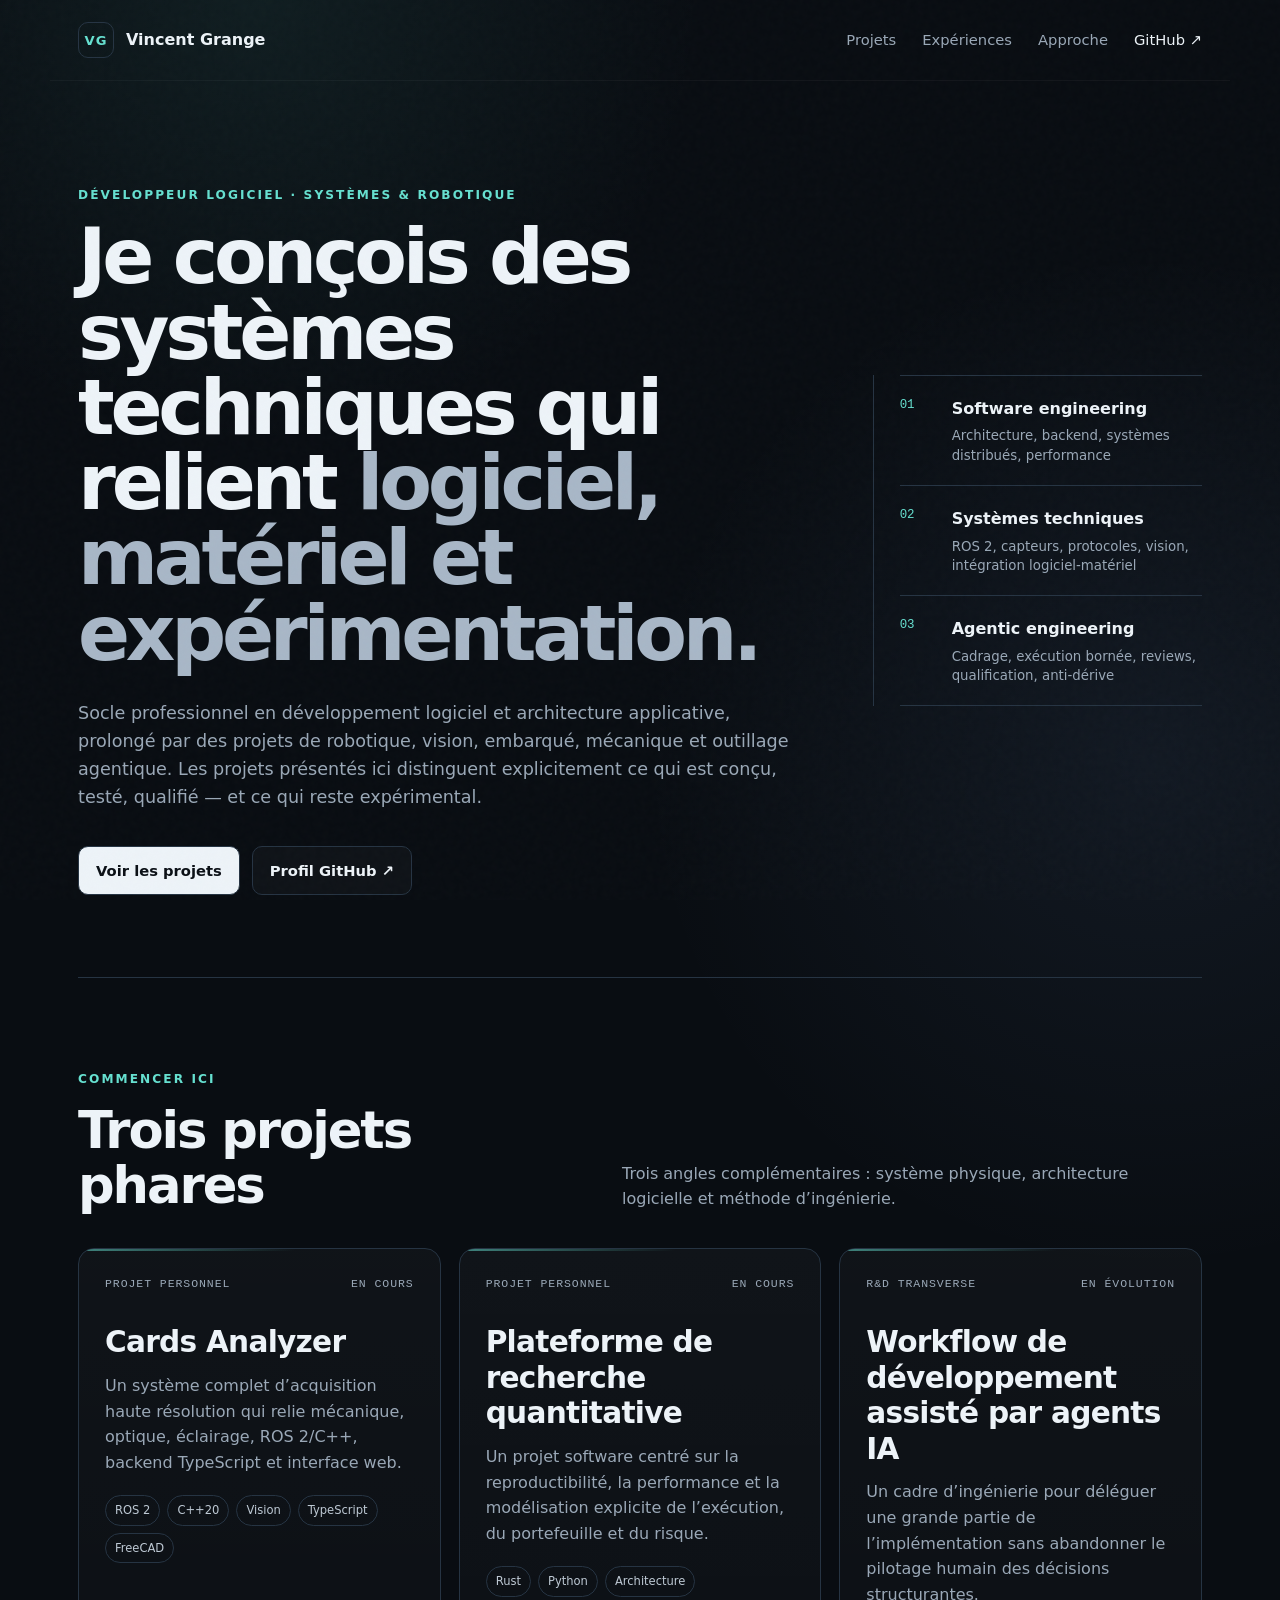
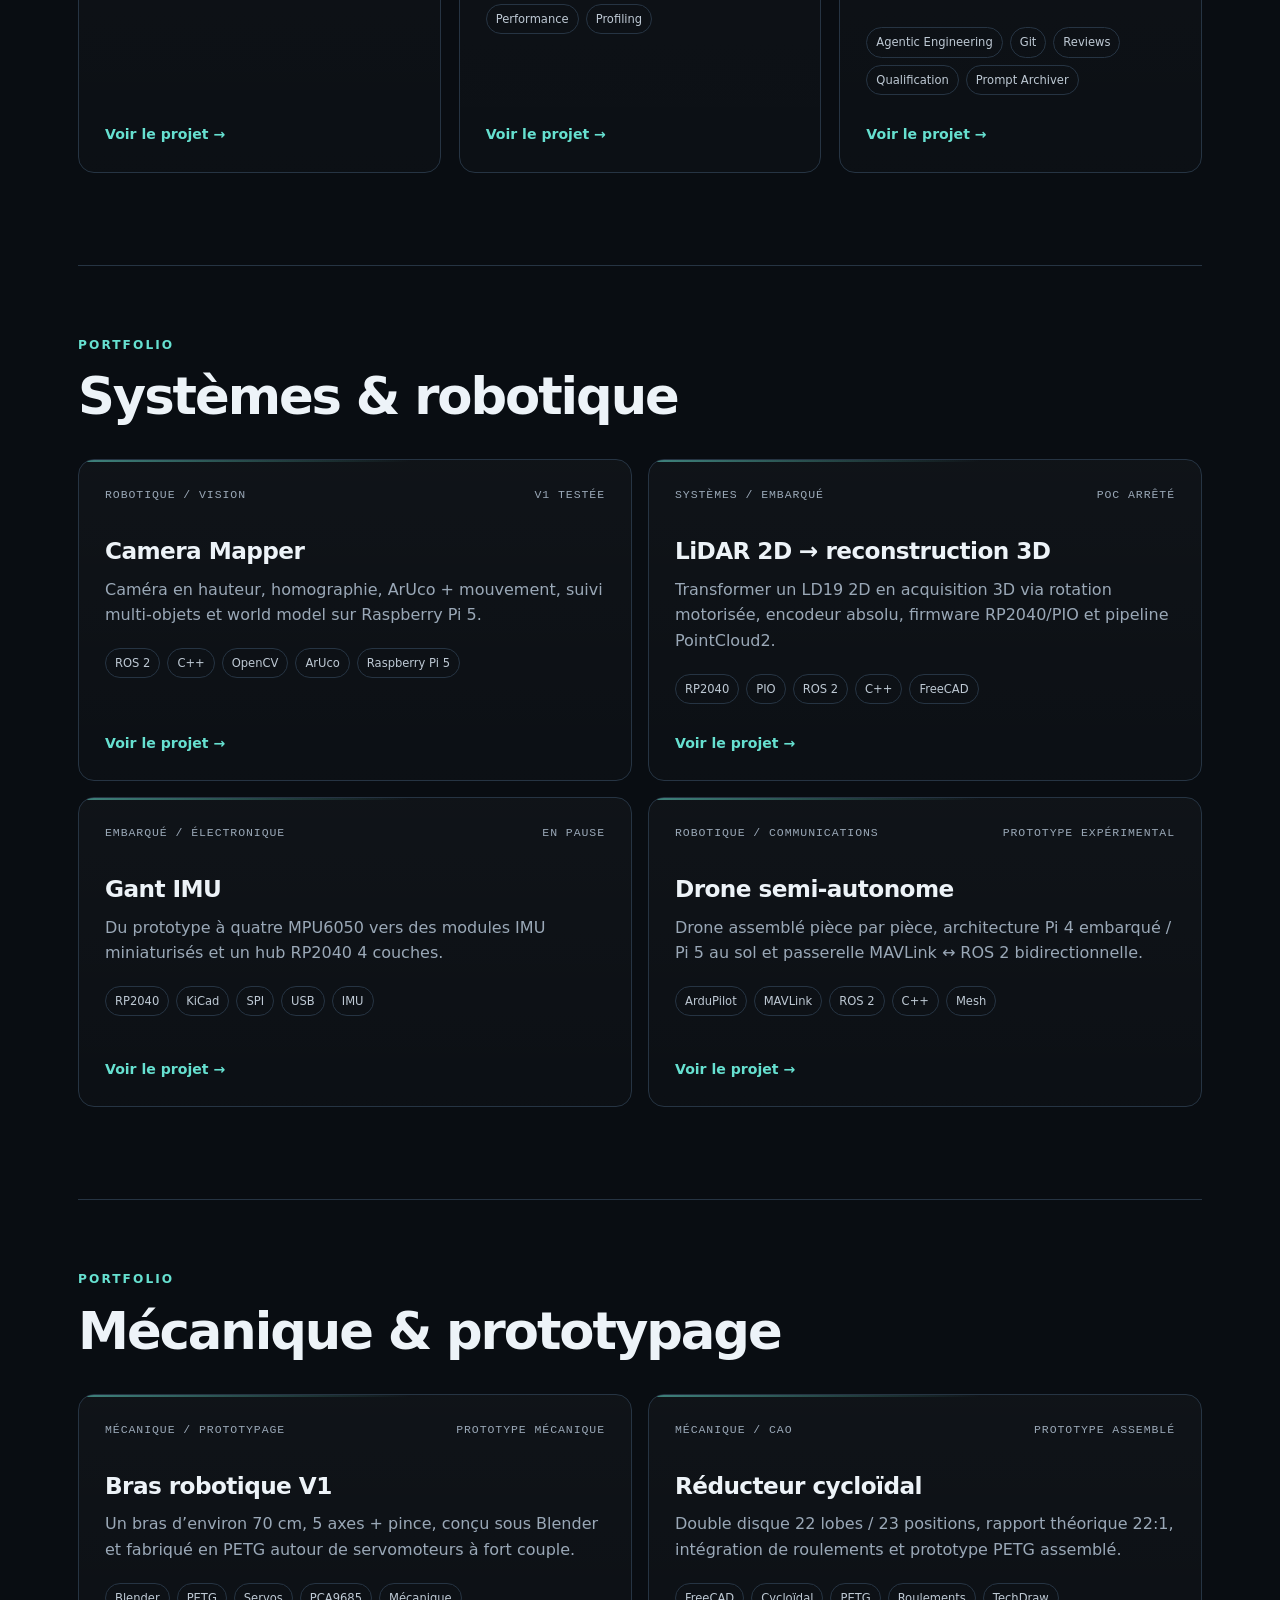
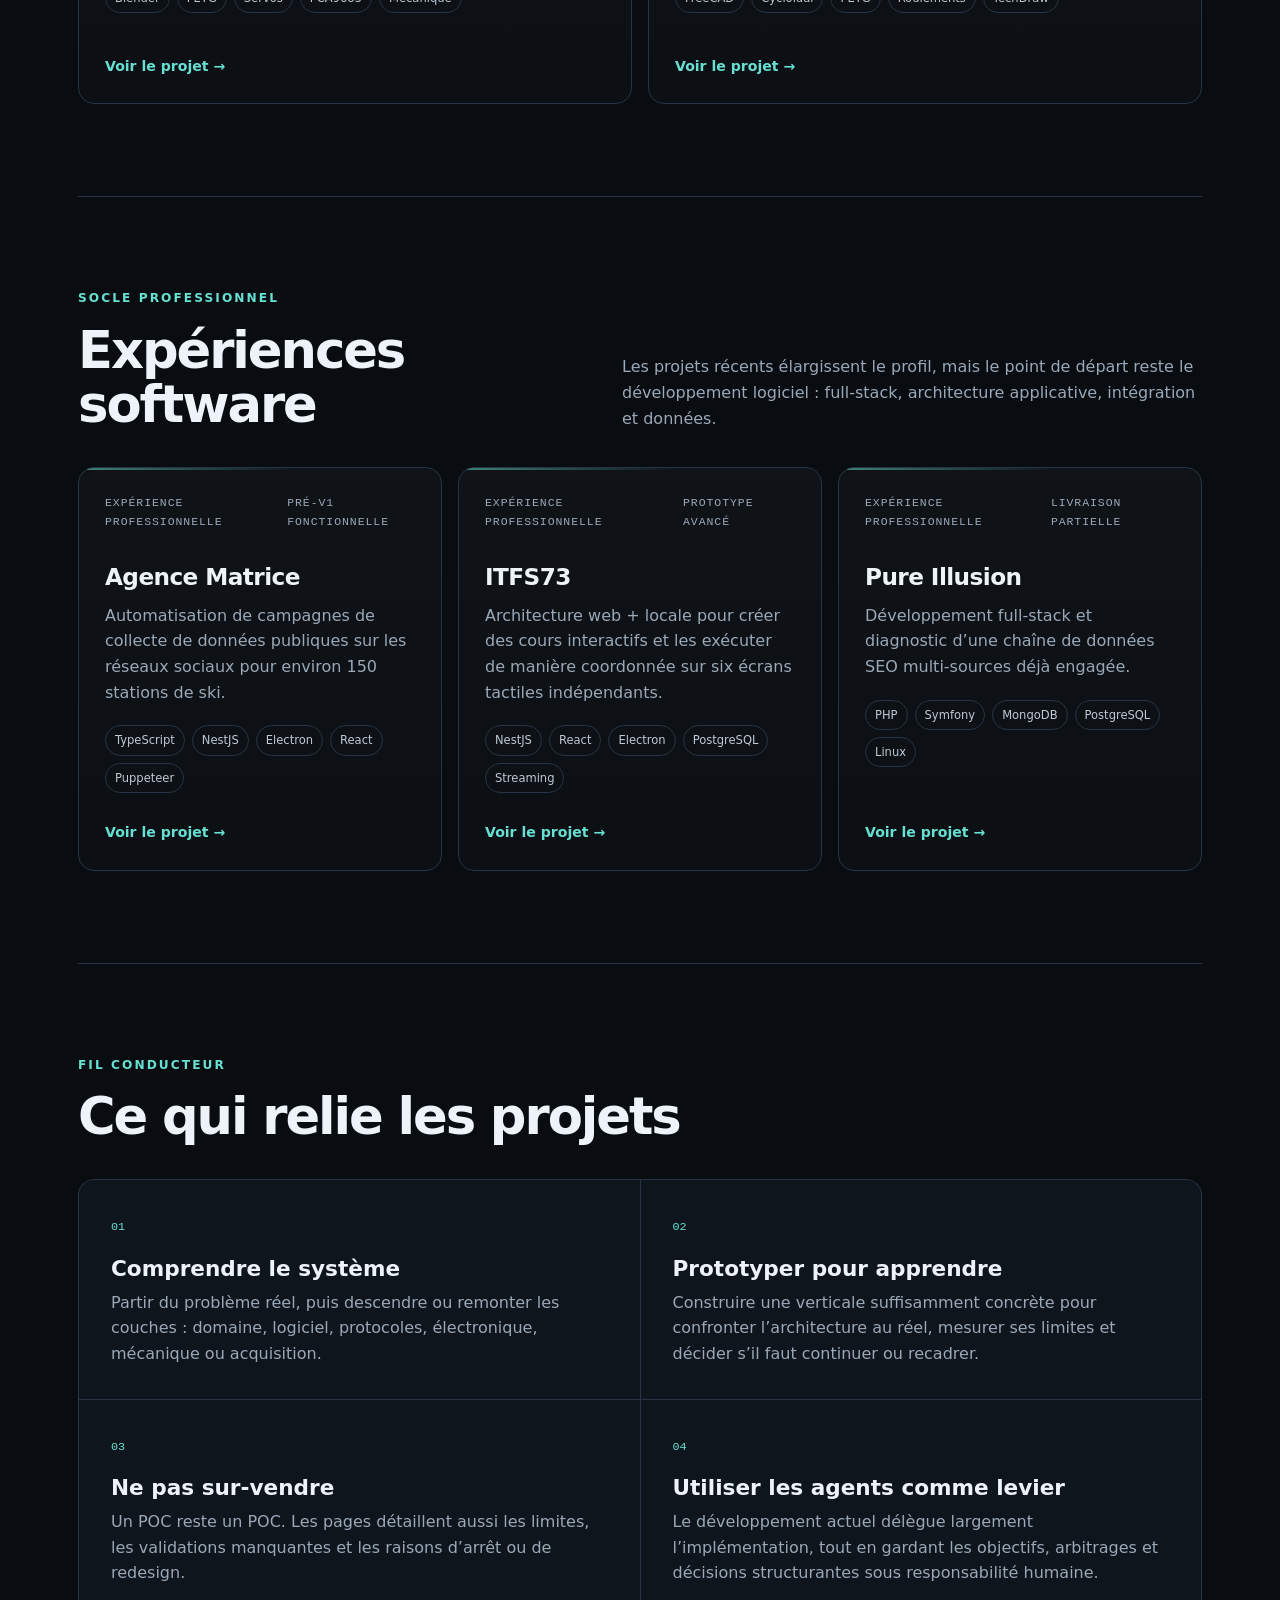
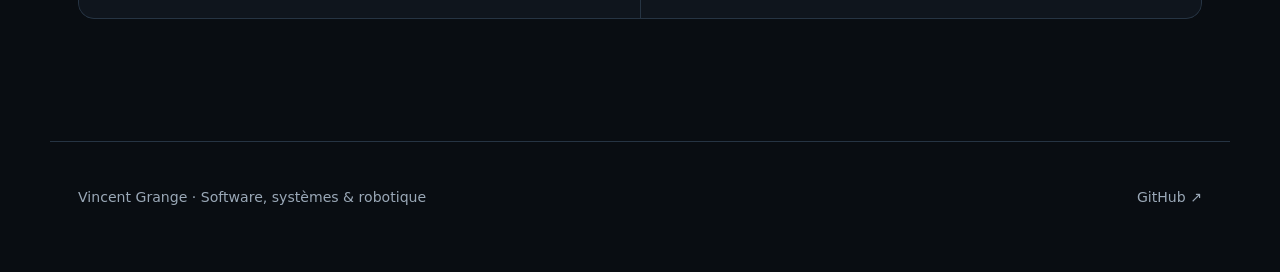
==== index.html @ 9d19a32b "feat: publish initial technical portfolio" ====
<!doctype html>
<html lang="fr">
<head>
  <meta charset="utf-8" />
  <meta name="viewport" content="width=device-width, initial-scale=1" />
  <meta name="description" content="Portfolio de Vincent Grange — développement logiciel, systèmes, robotique et ingénierie assistée par agents IA." />
  <title>Vincent Grange — Software, systèmes & robotique</title>
  <link rel="stylesheet" href="./styles.css" />
</head>
<body data-page="home">
  <div class="noise"></div>
  <header class="site-header">
    <a class="brand" href="./index.html" aria-label="Accueil">
      <span class="brand-mark">VG</span>
      <span>Vincent Grange</span>
    </a>
    <nav>
      <a href="#projets">Projets</a>
      <a href="#experience">Expériences</a>
      <a href="#approche">Approche</a>
      <a class="nav-github" href="https://github.com/Wavell38" target="_blank" rel="noreferrer">GitHub ↗</a>
    </nav>
  </header>

  <main>
    <section class="hero">
      <div class="hero-copy">
        <p class="eyebrow">Développeur logiciel · systèmes & robotique</p>
        <h1>Je conçois des systèmes techniques qui relient <span>logiciel, matériel et expérimentation.</span></h1>
        <p class="hero-lede">Socle professionnel en développement logiciel et architecture applicative, prolongé par des projets de robotique, vision, embarqué, mécanique et outillage agentique. Les projets présentés ici distinguent explicitement ce qui est conçu, testé, qualifié — et ce qui reste expérimental.</p>
        <div class="hero-actions">
          <a class="btn primary" href="#projets">Voir les projets</a>
          <a class="btn secondary" href="https://github.com/Wavell38" target="_blank" rel="noreferrer">Profil GitHub ↗</a>
        </div>
      </div>
      <aside class="hero-panel" aria-label="Positionnement">
        <div class="signal">
          <span class="signal-index">01</span>
          <div><strong>Software engineering</strong><small>Architecture, backend, systèmes distribués, performance</small></div>
        </div>
        <div class="signal">
          <span class="signal-index">02</span>
          <div><strong>Systèmes techniques</strong><small>ROS 2, capteurs, protocoles, vision, intégration logiciel-matériel</small></div>
        </div>
        <div class="signal">
          <span class="signal-index">03</span>
          <div><strong>Agentic engineering</strong><small>Cadrage, exécution bornée, reviews, qualification, anti-dérive</small></div>
        </div>
      </aside>
    </section>

    <section id="projets" class="section">
      <div class="section-heading">
        <div>
          <p class="eyebrow">Commencer ici</p>
          <h2>Trois projets phares</h2>
        </div>
        <p>Trois angles complémentaires : système physique, architecture logicielle et méthode d’ingénierie.</p>
      </div>
      <div id="featured-grid" class="featured-grid"></div>
    </section>

    <section class="section compact-section">
      <div class="section-heading">
        <div><p class="eyebrow">Portfolio</p><h2>Systèmes & robotique</h2></div>
      </div>
      <div id="systems-grid" class="project-grid"></div>
    </section>

    <section class="section compact-section">
      <div class="section-heading">
        <div><p class="eyebrow">Portfolio</p><h2>Mécanique & prototypage</h2></div>
      </div>
      <div id="mechanical-grid" class="project-grid"></div>
    </section>

    <section id="experience" class="section">
      <div class="section-heading">
        <div><p class="eyebrow">Socle professionnel</p><h2>Expériences software</h2></div>
        <p>Les projets récents élargissent le profil, mais le point de départ reste le développement logiciel : full-stack, architecture applicative, intégration et données.</p>
      </div>
      <div id="experience-grid" class="experience-grid"></div>
    </section>

    <section id="approche" class="section approach">
      <div class="section-heading">
        <div><p class="eyebrow">Fil conducteur</p><h2>Ce qui relie les projets</h2></div>
      </div>
      <div class="principles">
        <article><span>01</span><h3>Comprendre le système</h3><p>Partir du problème réel, puis descendre ou remonter les couches : domaine, logiciel, protocoles, électronique, mécanique ou acquisition.</p></article>
        <article><span>02</span><h3>Prototyper pour apprendre</h3><p>Construire une verticale suffisamment concrète pour confronter l’architecture au réel, mesurer ses limites et décider s’il faut continuer ou recadrer.</p></article>
        <article><span>03</span><h3>Ne pas sur-vendre</h3><p>Un POC reste un POC. Les pages détaillent aussi les limites, les validations manquantes et les raisons d’arrêt ou de redesign.</p></article>
        <article><span>04</span><h3>Utiliser les agents comme levier</h3><p>Le développement actuel délègue largement l’implémentation, tout en gardant les objectifs, arbitrages et décisions structurantes sous responsabilité humaine.</p></article>
      </div>
    </section>
  </main>

  <footer>
    <p>Vincent Grange · Software, systèmes & robotique</p>
    <p><a href="https://github.com/Wavell38" target="_blank" rel="noreferrer">GitHub ↗</a></p>
  </footer>

  <script src="./data.js"></script>
  <script src="./app.js"></script>
</body>
</html>
---- styles.css ----
:root{
  --bg:#090d12;--bg2:#0f151d;--panel:#111923;--panel2:#151f2b;--text:#edf3f8;--muted:#9aa8b7;
  --line:#263443;--accent:#66e0d0;--accent2:#8bb8ff;--warm:#ffcb7d;--max:1180px;
}
*{box-sizing:border-box}html{scroll-behavior:smooth}body{margin:0;background:
radial-gradient(circle at 20% 0%,rgba(102,224,208,.08),transparent 28rem),
radial-gradient(circle at 90% 15%,rgba(139,184,255,.07),transparent 32rem),var(--bg);
color:var(--text);font-family:Inter,ui-sans-serif,system-ui,-apple-system,BlinkMacSystemFont,"Segoe UI",sans-serif;line-height:1.6}
a{color:inherit;text-decoration:none}.noise{position:fixed;inset:0;pointer-events:none;opacity:.025;z-index:99;background-image:url("data:image/svg+xml,%3Csvg viewBox='0 0 180 180' xmlns='http://www.w3.org/2000/svg'%3E%3Cfilter id='n'%3E%3CfeTurbulence type='fractalNoise' baseFrequency='.8' numOctaves='4' stitchTiles='stitch'/%3E%3C/filter%3E%3Crect width='100%25' height='100%25' filter='url(%23n)' opacity='.8'/%3E%3C/svg%3E")}
.site-header{max-width:var(--max);margin:auto;padding:22px 28px;display:flex;align-items:center;justify-content:space-between;border-bottom:1px solid rgba(255,255,255,.04)}
.brand{display:flex;align-items:center;gap:12px;font-weight:720}.brand-mark{display:grid;place-items:center;width:36px;height:36px;border:1px solid var(--line);border-radius:10px;color:var(--accent);font-size:.82rem;letter-spacing:.08em}
nav{display:flex;gap:26px;align-items:center;color:var(--muted);font-size:.92rem}nav a:hover{color:var(--text)}.nav-github{color:var(--text)}
main{max-width:var(--max);margin:auto;padding:0 28px}.hero{min-height:72vh;padding:105px 0 82px;display:grid;grid-template-columns:minmax(0,1.65fr) minmax(300px,.75fr);gap:70px;align-items:center}.eyebrow{margin:0 0 14px;text-transform:uppercase;letter-spacing:.17em;font-size:.76rem;font-weight:750;color:var(--accent)}
h1{font-size:clamp(3rem,6vw,5.9rem);line-height:.98;letter-spacing:-.055em;margin:0;max-width:900px}h1 span{color:#a8b7c7}h2{font-size:clamp(2rem,4vw,3.4rem);line-height:1.06;letter-spacing:-.04em;margin:0}h3{line-height:1.2}
.hero-lede{max-width:760px;color:var(--muted);font-size:1.1rem;margin:28px 0 0}.hero-actions{display:flex;gap:12px;margin-top:34px;flex-wrap:wrap}.btn{display:inline-flex;align-items:center;justify-content:center;padding:12px 17px;border-radius:10px;border:1px solid var(--line);font-weight:700;font-size:.92rem}.btn.primary{background:var(--text);color:#0b1016}.btn.secondary{background:rgba(255,255,255,.025)}.btn:hover{transform:translateY(-1px)}
.hero-panel{border-left:1px solid var(--line);padding-left:26px}.signal{display:grid;grid-template-columns:38px 1fr;gap:14px;padding:20px 0;border-bottom:1px solid var(--line)}.signal:first-child{border-top:1px solid var(--line)}.signal-index{font-family:ui-monospace,SFMono-Regular,Menlo,monospace;color:var(--accent);font-size:.78rem}.signal strong{display:block}.signal small{display:block;color:var(--muted);margin-top:5px;line-height:1.45}
.section{padding:92px 0;border-top:1px solid var(--line)}.compact-section{padding-top:70px}.section-heading{display:flex;align-items:end;justify-content:space-between;gap:30px;margin-bottom:36px}.section-heading>p{max-width:580px;color:var(--muted);margin:0}
.featured-grid{display:grid;grid-template-columns:repeat(3,1fr);gap:18px}.project-grid{display:grid;grid-template-columns:repeat(2,1fr);gap:16px}.experience-grid{display:grid;grid-template-columns:repeat(3,1fr);gap:16px}
.card{position:relative;display:flex;flex-direction:column;min-height:310px;padding:26px;border:1px solid var(--line);border-radius:16px;background:linear-gradient(180deg,rgba(255,255,255,.026),rgba(255,255,255,.012));overflow:hidden;transition:.2s ease}.card:hover{border-color:#3d5569;transform:translateY(-3px);background:linear-gradient(180deg,rgba(255,255,255,.045),rgba(255,255,255,.015))}.card.featured{min-height:390px}.card::before{content:"";position:absolute;inset:0 0 auto 0;height:2px;background:linear-gradient(90deg,var(--accent),transparent 60%);opacity:.55}.card-meta{display:flex;justify-content:space-between;gap:16px;color:var(--muted);font-family:ui-monospace,SFMono-Regular,Menlo,monospace;font-size:.72rem;text-transform:uppercase;letter-spacing:.08em}.card h3{font-size:1.45rem;margin:32px 0 12px;letter-spacing:-.025em}.card.featured h3{font-size:1.85rem}.card p{color:var(--muted);margin:0}.tags{display:flex;flex-wrap:wrap;gap:7px;margin-top:20px}.tag{border:1px solid var(--line);border-radius:999px;padding:5px 9px;color:#bec9d4;font-size:.72rem}.card-link{margin-top:auto;padding-top:28px;color:var(--accent);font-weight:700;font-size:.88rem}
.principles{display:grid;grid-template-columns:repeat(2,1fr);gap:1px;background:var(--line);border:1px solid var(--line);border-radius:16px;overflow:hidden}.principles article{background:var(--bg2);padding:32px}.principles span{font-family:ui-monospace,SFMono-Regular,Menlo,monospace;color:var(--accent);font-size:.74rem}.principles h3{font-size:1.35rem;margin:18px 0 8px}.principles p{color:var(--muted);margin:0}
footer{max-width:var(--max);margin:30px auto 0;padding:30px 28px 50px;border-top:1px solid var(--line);display:flex;justify-content:space-between;color:var(--muted);font-size:.88rem}
.project-page{padding-top:74px;max-width:1000px}.project-back{color:var(--accent);font-size:.88rem}.project-hero{padding:44px 0 58px;border-bottom:1px solid var(--line)}.project-hero h1{font-size:clamp(2.9rem,7vw,5.5rem);max-width:1000px}.project-summary{font-size:1.18rem;max-width:800px;color:var(--muted);margin:24px 0}.project-facts{display:grid;grid-template-columns:repeat(3,1fr);gap:1px;background:var(--line);border:1px solid var(--line);border-radius:13px;overflow:hidden;margin-top:36px}.project-facts div{background:var(--bg2);padding:18px}.project-facts span{display:block;color:var(--muted);font-size:.72rem;text-transform:uppercase;letter-spacing:.1em}.project-facts strong{display:block;margin-top:5px}.project-content{padding:62px 0 90px}.detail-section{display:grid;grid-template-columns:210px 1fr;gap:42px;padding:34px 0;border-bottom:1px solid var(--line)}.detail-section h2{font-size:1rem;letter-spacing:.02em;color:#d9e2ea}.detail-section p{margin-top:0;color:var(--muted)}.detail-section ul{margin:0;padding-left:20px;color:var(--muted)}.detail-section li+li{margin-top:8px}.project-links{display:flex;gap:10px;flex-wrap:wrap;margin-top:26px}.status{display:inline-flex;align-items:center;gap:8px}.status::before{content:"";width:7px;height:7px;border-radius:50%;background:var(--accent)}
@media(max-width:900px){nav a:not(.nav-github){display:none}.hero{grid-template-columns:1fr;min-height:auto;padding:78px 0 70px}.hero-panel{border-left:0;padding-left:0}.featured-grid,.experience-grid{grid-template-columns:1fr}.project-grid{grid-template-columns:1fr}.section-heading{align-items:start;flex-direction:column}.principles{grid-template-columns:1fr}.detail-section{grid-template-columns:1fr;gap:14px}.project-facts{grid-template-columns:1fr}}
@media(max-width:560px){.site-header,main,footer{padding-left:18px;padding-right:18px}.site-header{padding-top:16px;padding-bottom:16px}.hero{padding-top:62px}h1{font-size:3.2rem}.section{padding:70px 0}.card{min-height:280px;padding:22px}.project-page{padding-top:52px}footer{flex-direction:column;gap:8px}}
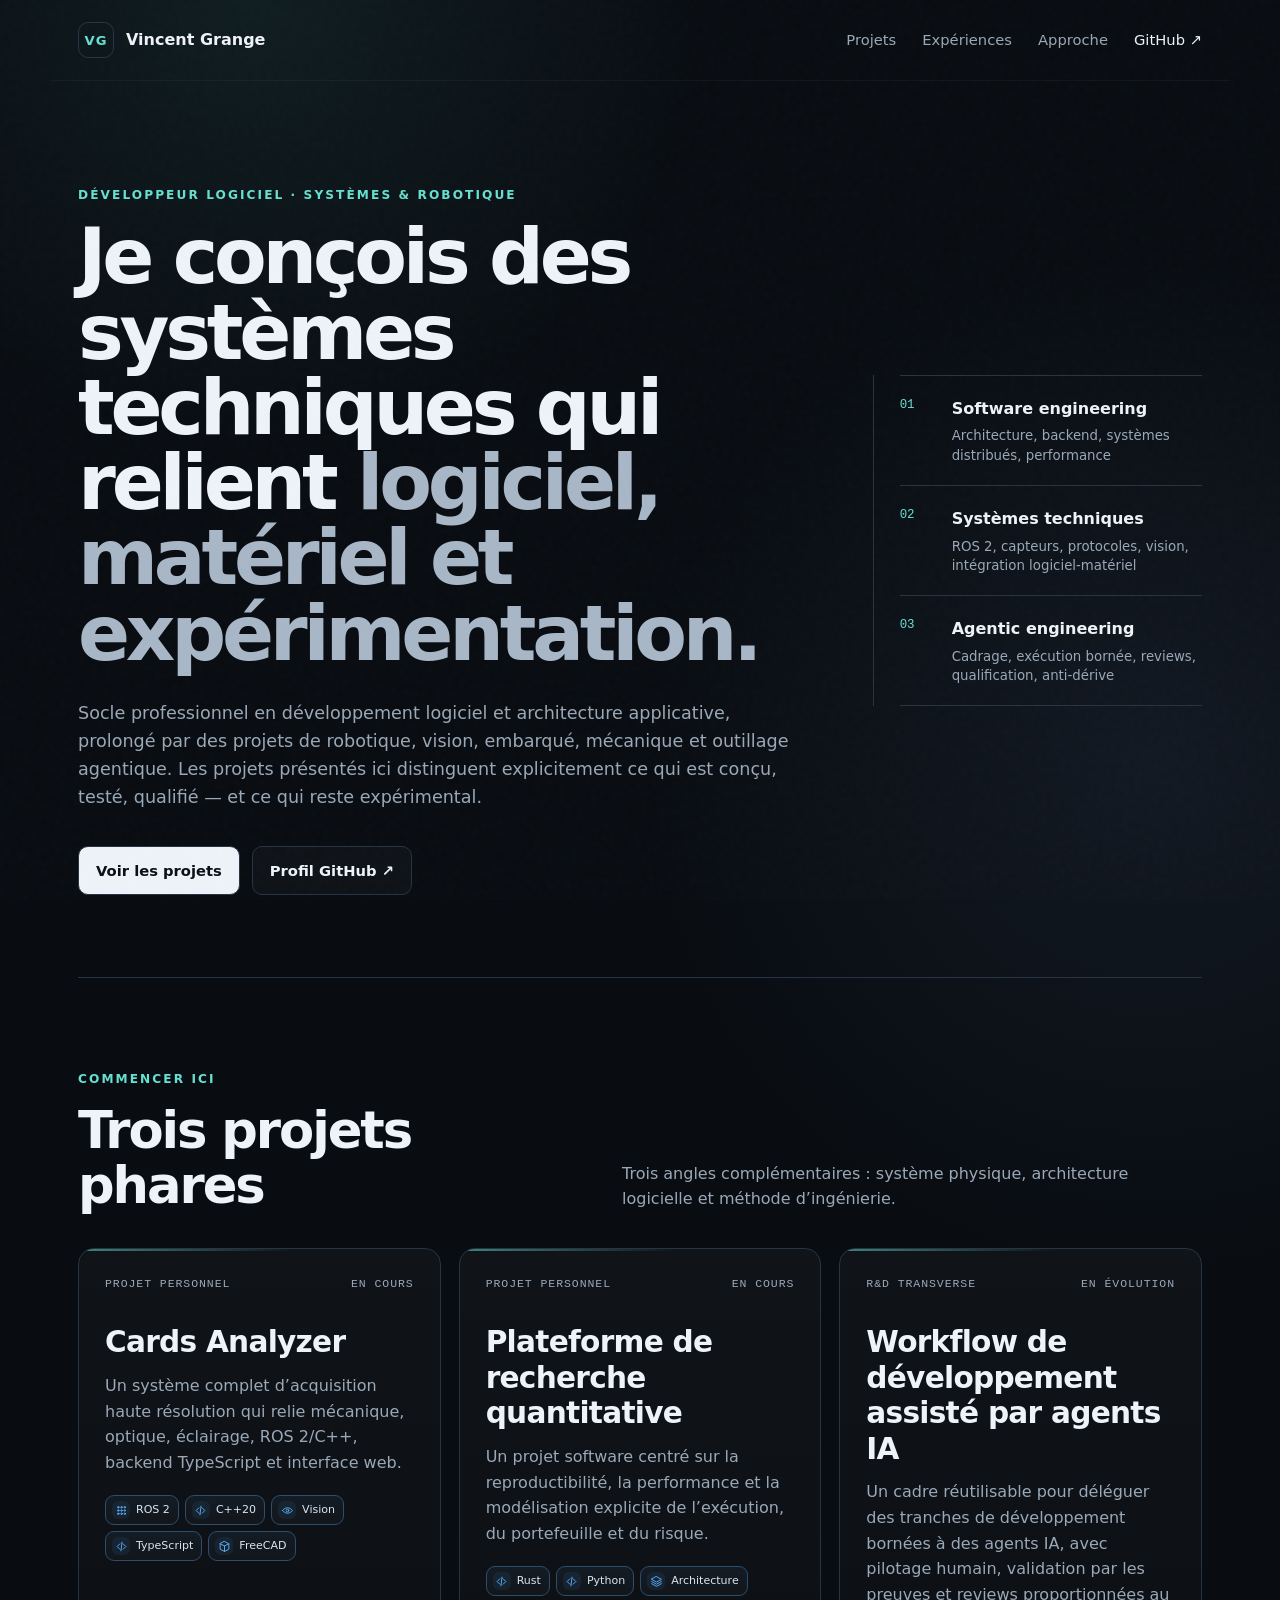
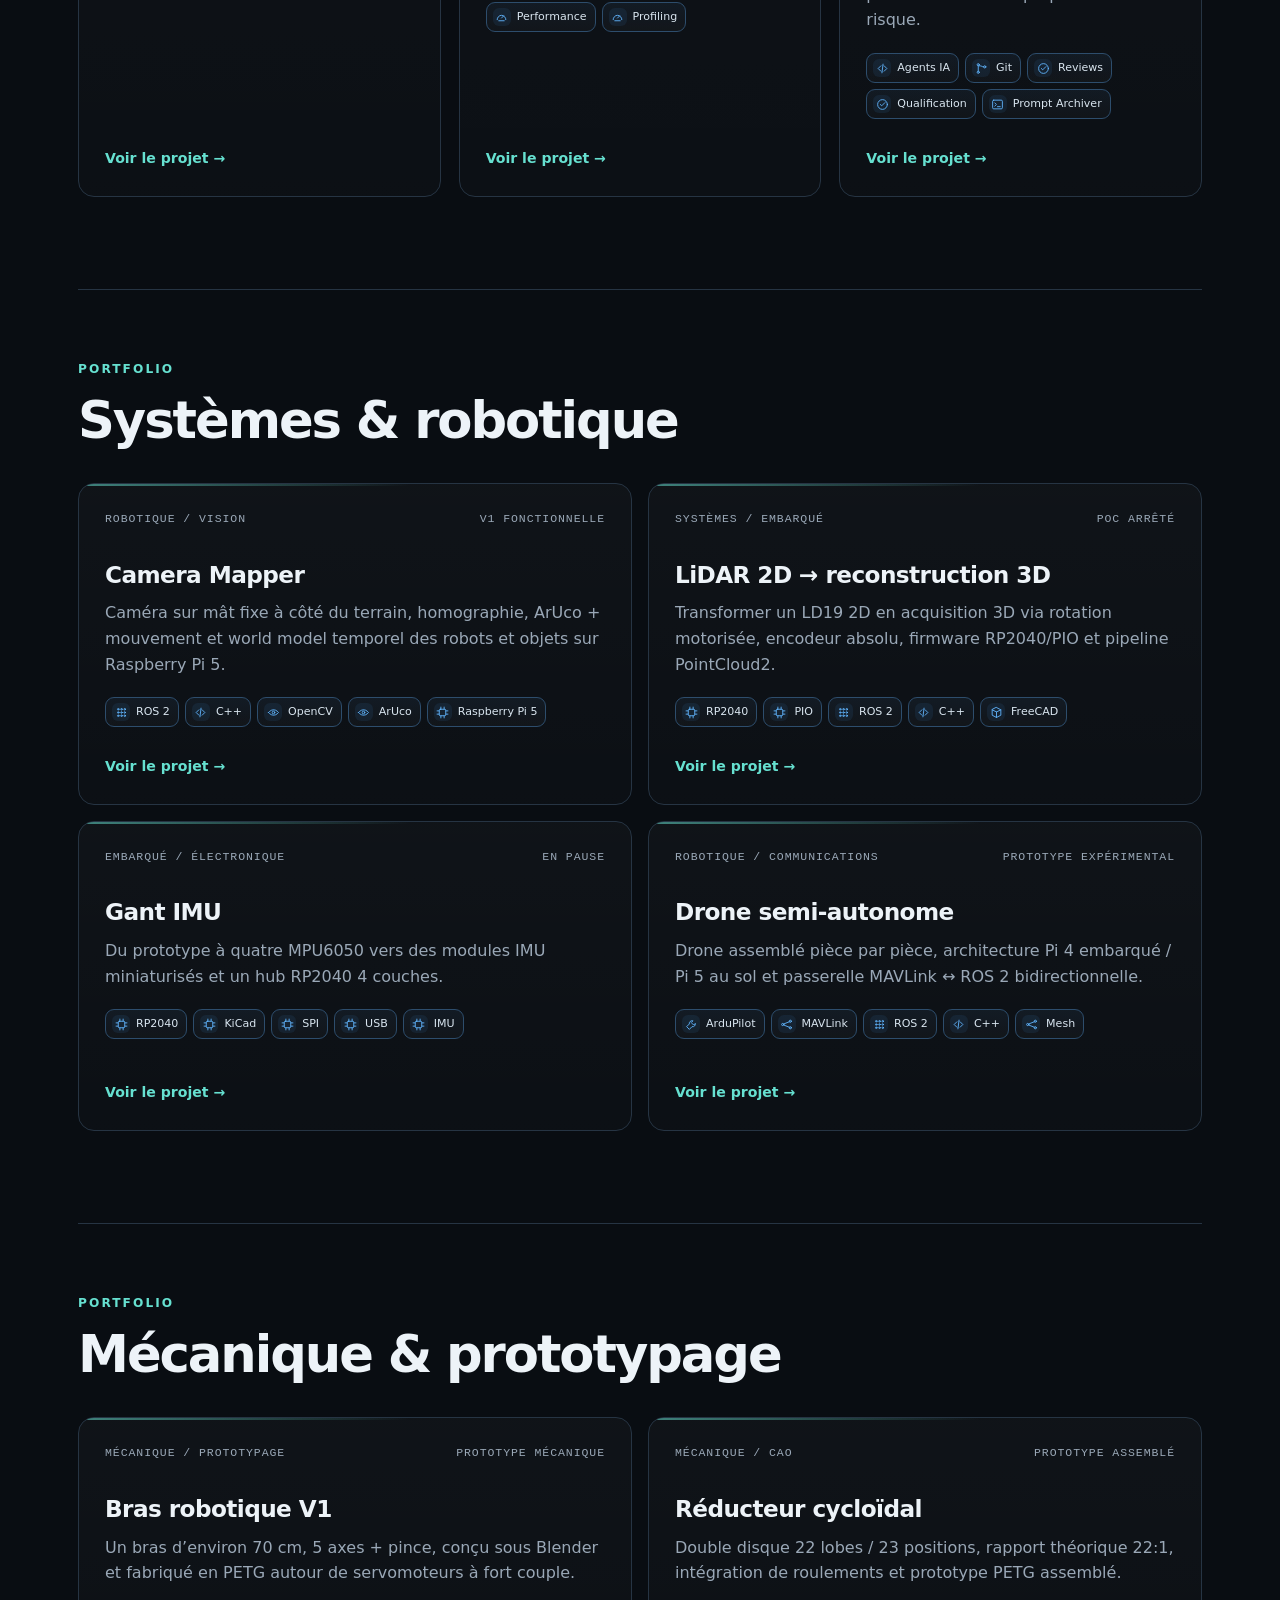
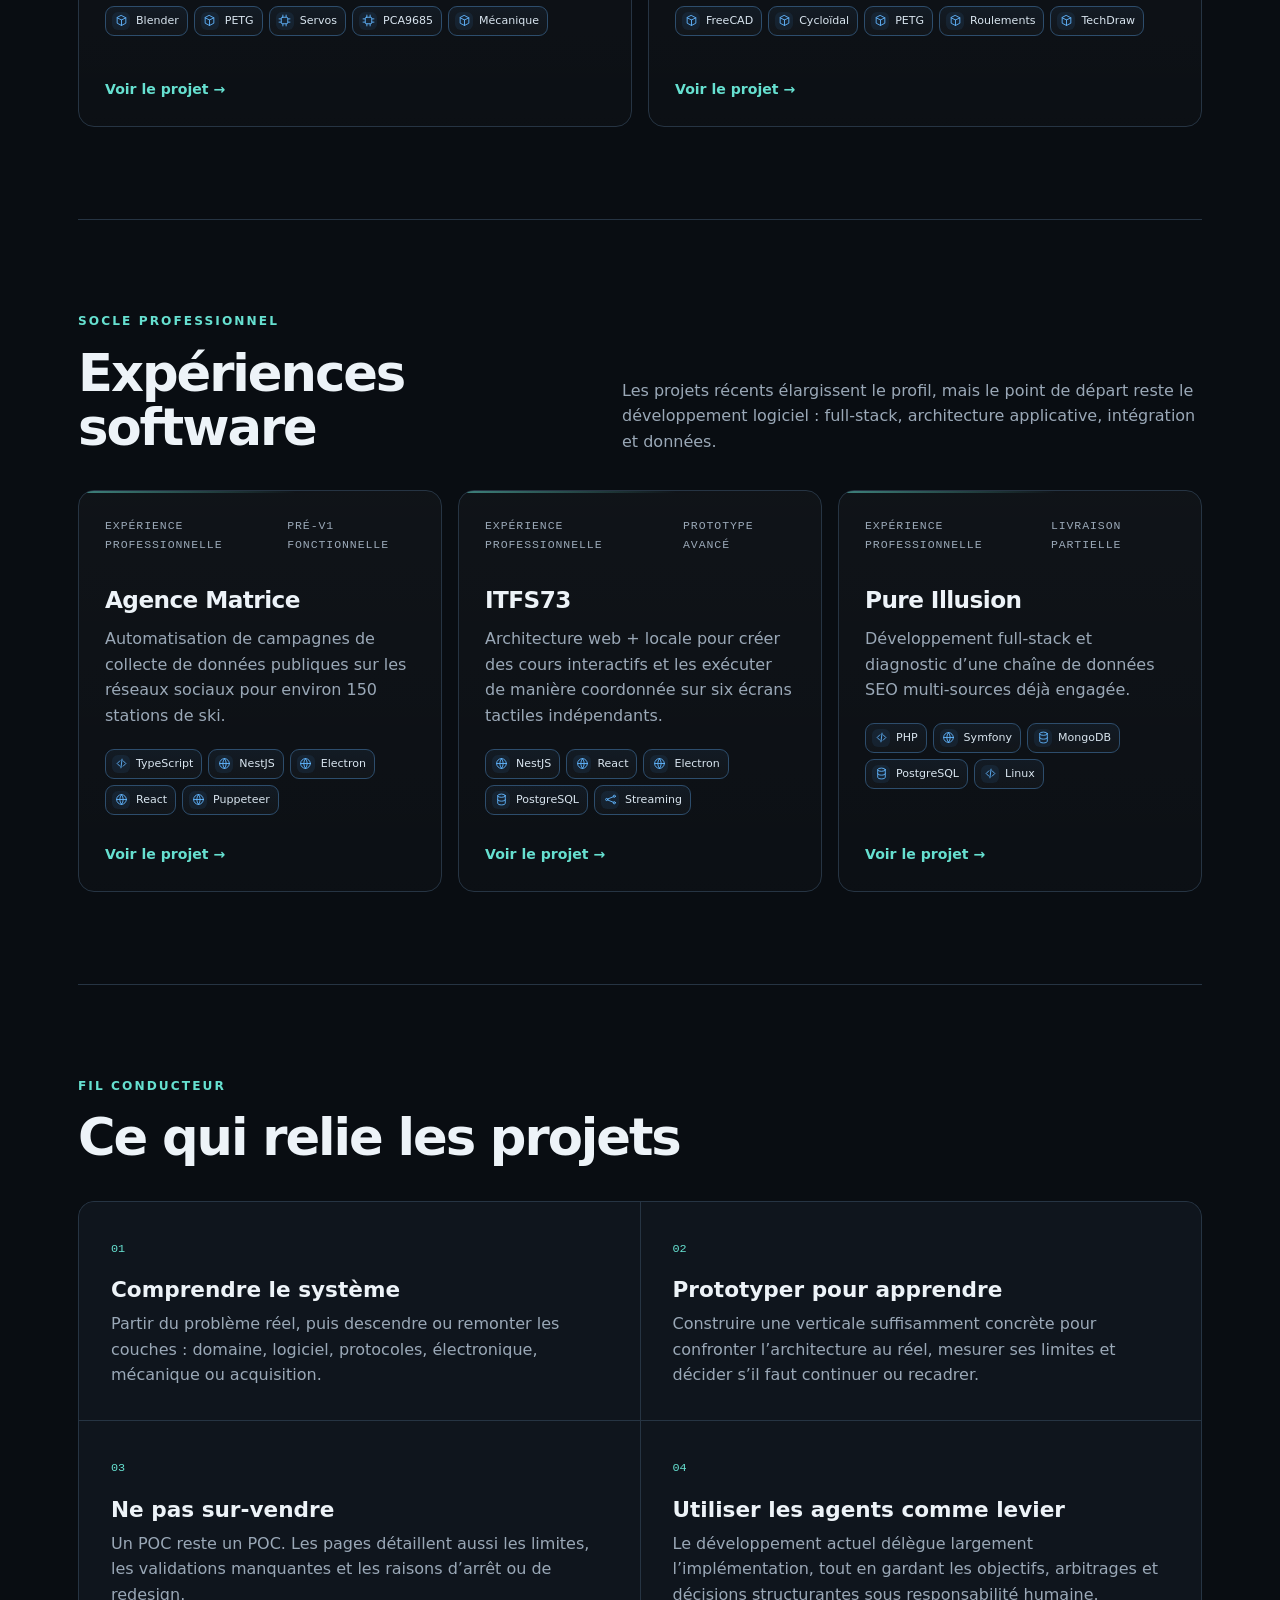
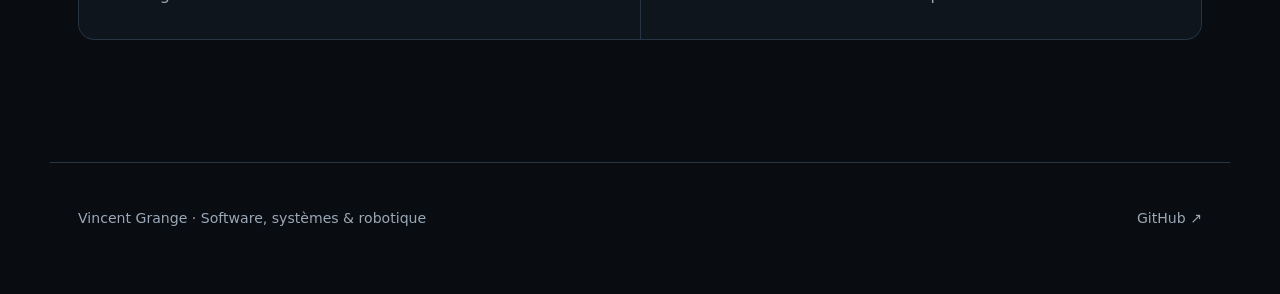
==== commit 479cfdf6: "feat(home): add contextual sidebar navigation for portfolio sections" ====
--- a/index.html
+++ b/index.html
@@ -60,14 +60,14 @@
       <div id="featured-grid" class="featured-grid"></div>
     </section>
 
-    <section class="section compact-section">
+    <section id="systemes" class="section compact-section">
       <div class="section-heading">
         <div><p class="eyebrow">Portfolio</p><h2>Systèmes & robotique</h2></div>
       </div>
       <div id="systems-grid" class="project-grid"></div>
     </section>
 
-    <section class="section compact-section">
+    <section id="mecanique" class="section compact-section">
       <div class="section-heading">
         <div><p class="eyebrow">Portfolio</p><h2>Mécanique & prototypage</h2></div>
       </div>
@@ -103,4 +103,4 @@
   <script src="./data.js"></script>
   <script src="./app.js"></script>
 </body>
-</html>+</html>
--- a/styles.css
+++ b/styles.css
@@ -1,24 +1,1236 @@
-:root{
-  --bg:#090d12;--bg2:#0f151d;--panel:#111923;--panel2:#151f2b;--text:#edf3f8;--muted:#9aa8b7;
-  --line:#263443;--accent:#66e0d0;--accent2:#8bb8ff;--warm:#ffcb7d;--max:1180px;
-}
-*{box-sizing:border-box}html{scroll-behavior:smooth}body{margin:0;background:
-radial-gradient(circle at 20% 0%,rgba(102,224,208,.08),transparent 28rem),
-radial-gradient(circle at 90% 15%,rgba(139,184,255,.07),transparent 32rem),var(--bg);
-color:var(--text);font-family:Inter,ui-sans-serif,system-ui,-apple-system,BlinkMacSystemFont,"Segoe UI",sans-serif;line-height:1.6}
-a{color:inherit;text-decoration:none}.noise{position:fixed;inset:0;pointer-events:none;opacity:.025;z-index:99;background-image:url("data:image/svg+xml,%3Csvg viewBox='0 0 180 180' xmlns='http://www.w3.org/2000/svg'%3E%3Cfilter id='n'%3E%3CfeTurbulence type='fractalNoise' baseFrequency='.8' numOctaves='4' stitchTiles='stitch'/%3E%3C/filter%3E%3Crect width='100%25' height='100%25' filter='url(%23n)' opacity='.8'/%3E%3C/svg%3E")}
-.site-header{max-width:var(--max);margin:auto;padding:22px 28px;display:flex;align-items:center;justify-content:space-between;border-bottom:1px solid rgba(255,255,255,.04)}
-.brand{display:flex;align-items:center;gap:12px;font-weight:720}.brand-mark{display:grid;place-items:center;width:36px;height:36px;border:1px solid var(--line);border-radius:10px;color:var(--accent);font-size:.82rem;letter-spacing:.08em}
-nav{display:flex;gap:26px;align-items:center;color:var(--muted);font-size:.92rem}nav a:hover{color:var(--text)}.nav-github{color:var(--text)}
-main{max-width:var(--max);margin:auto;padding:0 28px}.hero{min-height:72vh;padding:105px 0 82px;display:grid;grid-template-columns:minmax(0,1.65fr) minmax(300px,.75fr);gap:70px;align-items:center}.eyebrow{margin:0 0 14px;text-transform:uppercase;letter-spacing:.17em;font-size:.76rem;font-weight:750;color:var(--accent)}
-h1{font-size:clamp(3rem,6vw,5.9rem);line-height:.98;letter-spacing:-.055em;margin:0;max-width:900px}h1 span{color:#a8b7c7}h2{font-size:clamp(2rem,4vw,3.4rem);line-height:1.06;letter-spacing:-.04em;margin:0}h3{line-height:1.2}
-.hero-lede{max-width:760px;color:var(--muted);font-size:1.1rem;margin:28px 0 0}.hero-actions{display:flex;gap:12px;margin-top:34px;flex-wrap:wrap}.btn{display:inline-flex;align-items:center;justify-content:center;padding:12px 17px;border-radius:10px;border:1px solid var(--line);font-weight:700;font-size:.92rem}.btn.primary{background:var(--text);color:#0b1016}.btn.secondary{background:rgba(255,255,255,.025)}.btn:hover{transform:translateY(-1px)}
-.hero-panel{border-left:1px solid var(--line);padding-left:26px}.signal{display:grid;grid-template-columns:38px 1fr;gap:14px;padding:20px 0;border-bottom:1px solid var(--line)}.signal:first-child{border-top:1px solid var(--line)}.signal-index{font-family:ui-monospace,SFMono-Regular,Menlo,monospace;color:var(--accent);font-size:.78rem}.signal strong{display:block}.signal small{display:block;color:var(--muted);margin-top:5px;line-height:1.45}
-.section{padding:92px 0;border-top:1px solid var(--line)}.compact-section{padding-top:70px}.section-heading{display:flex;align-items:end;justify-content:space-between;gap:30px;margin-bottom:36px}.section-heading>p{max-width:580px;color:var(--muted);margin:0}
-.featured-grid{display:grid;grid-template-columns:repeat(3,1fr);gap:18px}.project-grid{display:grid;grid-template-columns:repeat(2,1fr);gap:16px}.experience-grid{display:grid;grid-template-columns:repeat(3,1fr);gap:16px}
-.card{position:relative;display:flex;flex-direction:column;min-height:310px;padding:26px;border:1px solid var(--line);border-radius:16px;background:linear-gradient(180deg,rgba(255,255,255,.026),rgba(255,255,255,.012));overflow:hidden;transition:.2s ease}.card:hover{border-color:#3d5569;transform:translateY(-3px);background:linear-gradient(180deg,rgba(255,255,255,.045),rgba(255,255,255,.015))}.card.featured{min-height:390px}.card::before{content:"";position:absolute;inset:0 0 auto 0;height:2px;background:linear-gradient(90deg,var(--accent),transparent 60%);opacity:.55}.card-meta{display:flex;justify-content:space-between;gap:16px;color:var(--muted);font-family:ui-monospace,SFMono-Regular,Menlo,monospace;font-size:.72rem;text-transform:uppercase;letter-spacing:.08em}.card h3{font-size:1.45rem;margin:32px 0 12px;letter-spacing:-.025em}.card.featured h3{font-size:1.85rem}.card p{color:var(--muted);margin:0}.tags{display:flex;flex-wrap:wrap;gap:7px;margin-top:20px}.tag{border:1px solid var(--line);border-radius:999px;padding:5px 9px;color:#bec9d4;font-size:.72rem}.card-link{margin-top:auto;padding-top:28px;color:var(--accent);font-weight:700;font-size:.88rem}
-.principles{display:grid;grid-template-columns:repeat(2,1fr);gap:1px;background:var(--line);border:1px solid var(--line);border-radius:16px;overflow:hidden}.principles article{background:var(--bg2);padding:32px}.principles span{font-family:ui-monospace,SFMono-Regular,Menlo,monospace;color:var(--accent);font-size:.74rem}.principles h3{font-size:1.35rem;margin:18px 0 8px}.principles p{color:var(--muted);margin:0}
-footer{max-width:var(--max);margin:30px auto 0;padding:30px 28px 50px;border-top:1px solid var(--line);display:flex;justify-content:space-between;color:var(--muted);font-size:.88rem}
-.project-page{padding-top:74px;max-width:1000px}.project-back{color:var(--accent);font-size:.88rem}.project-hero{padding:44px 0 58px;border-bottom:1px solid var(--line)}.project-hero h1{font-size:clamp(2.9rem,7vw,5.5rem);max-width:1000px}.project-summary{font-size:1.18rem;max-width:800px;color:var(--muted);margin:24px 0}.project-facts{display:grid;grid-template-columns:repeat(3,1fr);gap:1px;background:var(--line);border:1px solid var(--line);border-radius:13px;overflow:hidden;margin-top:36px}.project-facts div{background:var(--bg2);padding:18px}.project-facts span{display:block;color:var(--muted);font-size:.72rem;text-transform:uppercase;letter-spacing:.1em}.project-facts strong{display:block;margin-top:5px}.project-content{padding:62px 0 90px}.detail-section{display:grid;grid-template-columns:210px 1fr;gap:42px;padding:34px 0;border-bottom:1px solid var(--line)}.detail-section h2{font-size:1rem;letter-spacing:.02em;color:#d9e2ea}.detail-section p{margin-top:0;color:var(--muted)}.detail-section ul{margin:0;padding-left:20px;color:var(--muted)}.detail-section li+li{margin-top:8px}.project-links{display:flex;gap:10px;flex-wrap:wrap;margin-top:26px}.status{display:inline-flex;align-items:center;gap:8px}.status::before{content:"";width:7px;height:7px;border-radius:50%;background:var(--accent)}
-@media(max-width:900px){nav a:not(.nav-github){display:none}.hero{grid-template-columns:1fr;min-height:auto;padding:78px 0 70px}.hero-panel{border-left:0;padding-left:0}.featured-grid,.experience-grid{grid-template-columns:1fr}.project-grid{grid-template-columns:1fr}.section-heading{align-items:start;flex-direction:column}.principles{grid-template-columns:1fr}.detail-section{grid-template-columns:1fr;gap:14px}.project-facts{grid-template-columns:1fr}}
-@media(max-width:560px){.site-header,main,footer{padding-left:18px;padding-right:18px}.site-header{padding-top:16px;padding-bottom:16px}.hero{padding-top:62px}h1{font-size:3.2rem}.section{padding:70px 0}.card{min-height:280px;padding:22px}.project-page{padding-top:52px}footer{flex-direction:column;gap:8px}}
+:root {
+  --bg: #090d12;
+  --bg2: #0f151d;
+  --panel: #111923;
+  --text: #edf3f8;
+  --muted: #9aa8b7;
+  --line: #263443;
+  --accent: #66e0d0;
+  --accent2: #8bb8ff;
+  --warm: #ffcb7d;
+  --future: #aaa4ff;
+  --max: 1180px;
+}
+
+/* Base */
+* {
+  box-sizing: border-box;
+}
+
+html {
+  scroll-behavior: smooth;
+}
+
+body {
+  margin: 0;
+  background:
+    radial-gradient(circle at 20% 0%, rgba(102, 224, 208, 0.08), transparent 28rem),
+    radial-gradient(circle at 90% 15%, rgba(139, 184, 255, 0.07), transparent 32rem),
+    var(--bg);
+  color: var(--text);
+  font-family: Inter, ui-sans-serif, system-ui, -apple-system, BlinkMacSystemFont, "Segoe UI", sans-serif;
+  line-height: 1.6;
+}
+
+a {
+  color: inherit;
+  text-decoration: none;
+}
+
+h1 {
+  max-width: 900px;
+  margin: 0;
+  font-size: clamp(3rem, 6vw, 5.9rem);
+  line-height: 0.98;
+  letter-spacing: -0.055em;
+}
+
+h1 span {
+  color: #a8b7c7;
+}
+
+h2 {
+  margin: 0;
+  font-size: clamp(2rem, 4vw, 3.4rem);
+  line-height: 1.06;
+  letter-spacing: -0.04em;
+}
+
+h3 {
+  line-height: 1.2;
+}
+
+.noise {
+  position: fixed;
+  inset: 0;
+  z-index: 99;
+  pointer-events: none;
+  opacity: 0.025;
+  background-image: url("data:image/svg+xml,%3Csvg viewBox='0 0 180 180' xmlns='http://www.w3.org/2000/svg'%3E%3Cfilter id='n'%3E%3CfeTurbulence type='fractalNoise' baseFrequency='.8' numOctaves='4' stitchTiles='stitch'/%3E%3C/filter%3E%3Crect width='100%25' height='100%25' filter='url(%23n)' opacity='.8'/%3E%3C/svg%3E");
+}
+
+.eyebrow {
+  margin: 0 0 14px;
+  color: var(--accent);
+  font-size: 0.76rem;
+  font-weight: 750;
+  text-transform: uppercase;
+  letter-spacing: 0.17em;
+}
+
+/* Header / footer */
+.site-header {
+  max-width: var(--max);
+  margin: auto;
+  padding: 22px 28px;
+  display: flex;
+  align-items: center;
+  justify-content: space-between;
+  border-bottom: 1px solid rgba(255, 255, 255, 0.04);
+}
+
+.brand {
+  display: flex;
+  align-items: center;
+  gap: 12px;
+  font-weight: 720;
+}
+
+.brand-mark {
+  width: 36px;
+  height: 36px;
+  display: grid;
+  place-items: center;
+  border: 1px solid var(--line);
+  border-radius: 10px;
+  color: var(--accent);
+  font-size: 0.82rem;
+  letter-spacing: 0.08em;
+}
+
+nav {
+  display: flex;
+  align-items: center;
+  gap: 26px;
+  color: var(--muted);
+  font-size: 0.92rem;
+}
+
+nav a:hover,
+.nav-github {
+  color: var(--text);
+}
+
+footer {
+  max-width: var(--max);
+  margin: 30px auto 0;
+  padding: 30px 28px 50px;
+  display: flex;
+  justify-content: space-between;
+  border-top: 1px solid var(--line);
+  color: var(--muted);
+  font-size: 0.88rem;
+}
+
+/* Shared layout */
+main {
+  max-width: var(--max);
+  margin: auto;
+  padding: 0 28px;
+}
+
+.section {
+  padding: 92px 0;
+  border-top: 1px solid var(--line);
+}
+
+.compact-section {
+  padding-top: 70px;
+}
+
+.section-heading {
+  margin-bottom: 36px;
+  display: flex;
+  align-items: end;
+  justify-content: space-between;
+  gap: 30px;
+}
+
+.section-heading > p {
+  max-width: 580px;
+  margin: 0;
+  color: var(--muted);
+}
+
+.btn {
+  padding: 12px 17px;
+  display: inline-flex;
+  align-items: center;
+  justify-content: center;
+  border: 1px solid var(--line);
+  border-radius: 10px;
+  font-size: 0.92rem;
+  font-weight: 700;
+}
+
+.btn:hover {
+  transform: translateY(-1px);
+}
+
+.btn.primary {
+  background: var(--text);
+  color: #0b1016;
+}
+
+.btn.secondary {
+  background: rgba(255, 255, 255, 0.025);
+}
+
+/* Homepage */
+.hero {
+  min-height: 72vh;
+  padding: 105px 0 82px;
+  display: grid;
+  grid-template-columns: minmax(0, 1.65fr) minmax(300px, 0.75fr);
+  align-items: center;
+  gap: 70px;
+}
+
+.hero-lede {
+  max-width: 760px;
+  margin: 28px 0 0;
+  color: var(--muted);
+  font-size: 1.1rem;
+}
+
+.hero-actions {
+  margin-top: 34px;
+  display: flex;
+  flex-wrap: wrap;
+  gap: 12px;
+}
+
+.hero-panel {
+  padding-left: 26px;
+  border-left: 1px solid var(--line);
+}
+
+.signal {
+  padding: 20px 0;
+  display: grid;
+  grid-template-columns: 38px 1fr;
+  gap: 14px;
+  border-bottom: 1px solid var(--line);
+}
+
+.signal:first-child {
+  border-top: 1px solid var(--line);
+}
+
+.signal-index {
+  color: var(--accent);
+  font-family: ui-monospace, SFMono-Regular, Menlo, monospace;
+  font-size: 0.78rem;
+}
+
+.signal strong,
+.signal small {
+  display: block;
+}
+
+.signal small {
+  margin-top: 5px;
+  color: var(--muted);
+  line-height: 1.45;
+}
+
+/* Project cards */
+.featured-grid {
+  display: grid;
+  grid-template-columns: repeat(3, 1fr);
+  gap: 18px;
+}
+
+.project-grid {
+  display: grid;
+  grid-template-columns: repeat(2, 1fr);
+  gap: 16px;
+}
+
+.experience-grid {
+  display: grid;
+  grid-template-columns: repeat(3, 1fr);
+  gap: 16px;
+}
+
+.card {
+  position: relative;
+  min-height: 310px;
+  padding: 26px;
+  display: flex;
+  flex-direction: column;
+  overflow: hidden;
+  border: 1px solid var(--line);
+  border-radius: 16px;
+  background: linear-gradient(180deg, rgba(255, 255, 255, 0.026), rgba(255, 255, 255, 0.012));
+  transition: 0.2s ease;
+}
+
+.card::before {
+  content: "";
+  position: absolute;
+  inset: 0 0 auto 0;
+  height: 2px;
+  background: linear-gradient(90deg, var(--accent), transparent 60%);
+  opacity: 0.55;
+}
+
+.card:hover {
+  transform: translateY(-3px);
+  border-color: #3d5569;
+  background: linear-gradient(180deg, rgba(255, 255, 255, 0.045), rgba(255, 255, 255, 0.015));
+}
+
+.card.featured {
+  min-height: 390px;
+}
+
+.card-meta {
+  display: flex;
+  justify-content: space-between;
+  gap: 16px;
+  color: var(--muted);
+  font-family: ui-monospace, SFMono-Regular, Menlo, monospace;
+  font-size: 0.72rem;
+  text-transform: uppercase;
+  letter-spacing: 0.08em;
+}
+
+.card h3 {
+  margin: 32px 0 12px;
+  font-size: 1.45rem;
+  letter-spacing: -0.025em;
+}
+
+.card.featured h3 {
+  font-size: 1.85rem;
+}
+
+.card p {
+  margin: 0;
+  color: var(--muted);
+}
+
+.card-link {
+  margin-top: auto;
+  padding-top: 28px;
+  color: var(--accent);
+  font-size: 0.88rem;
+  font-weight: 700;
+}
+
+/* Tags */
+.tags {
+  margin-top: 20px;
+  display: flex;
+  flex-wrap: wrap;
+  gap: 7px;
+}
+
+.tag {
+  padding: 5px 9px;
+  border: 1px solid var(--line);
+  border-radius: 999px;
+  color: #bec9d4;
+  font-size: 0.72rem;
+}
+
+.tags-rich {
+  margin-top: 18px;
+  gap: 8px;
+}
+
+.tags-rich .tag {
+  min-height: 35px;
+  padding: 6px 11px 6px 8px;
+  display: inline-flex;
+  align-items: center;
+  gap: 8px;
+  border-color: #2d4d6c;
+  border-radius: 9px;
+  background: linear-gradient(180deg, rgba(83, 143, 206, 0.08), rgba(255, 255, 255, 0.018));
+  color: #d9e5ef;
+  font-size: 0.75rem;
+}
+
+.tag-icon {
+  width: 21px;
+  height: 21px;
+  display: grid;
+  place-items: center;
+  border-radius: 6px;
+  background: rgba(70, 150, 230, 0.09);
+  color: #62b7ff;
+}
+
+.tag-icon svg {
+  width: 15px;
+  height: 15px;
+  fill: none;
+  stroke: currentColor;
+  stroke-width: 1.65;
+  stroke-linecap: round;
+  stroke-linejoin: round;
+}
+
+.card .tags-rich {
+  margin-top: 20px;
+  gap: 6px;
+}
+
+.card .tags-rich .tag {
+  min-height: 30px;
+  padding: 5px 8px 5px 6px;
+  gap: 6px;
+  font-size: 0.69rem;
+}
+
+.card .tags-rich .tag-icon {
+  width: 18px;
+  height: 18px;
+}
+
+.card .tags-rich .tag-icon svg {
+  width: 13px;
+  height: 13px;
+}
+
+/* Homepage principles */
+.principles {
+  display: grid;
+  grid-template-columns: repeat(2, 1fr);
+  gap: 1px;
+  overflow: hidden;
+  border: 1px solid var(--line);
+  border-radius: 16px;
+  background: var(--line);
+}
+
+.principles article {
+  padding: 32px;
+  background: var(--bg2);
+}
+
+.principles span {
+  color: var(--accent);
+  font-family: ui-monospace, SFMono-Regular, Menlo, monospace;
+  font-size: 0.74rem;
+}
+
+.principles h3 {
+  margin: 18px 0 8px;
+  font-size: 1.35rem;
+}
+
+.principles p {
+  margin: 0;
+  color: var(--muted);
+}
+
+/* Standard project page */
+.project-page {
+  max-width: 1000px;
+  padding-top: 74px;
+}
+
+.project-navigation {
+  display: flex;
+  flex-wrap: wrap;
+  align-items: baseline;
+  justify-content: space-between;
+  gap: 12px 24px;
+}
+
+.project-navigation .project-links {
+  margin: 0 0 0 auto;
+  justify-content: flex-end;
+  text-align: right;
+}
+
+.project-back,
+.project-forward {
+  color: var(--accent);
+  font-size: 0.88rem;
+}
+
+.project-forward {
+  text-underline-offset: 0.2em;
+}
+
+.project-forward:hover,
+.project-forward:focus-visible {
+  text-decoration: underline;
+}
+
+.project-hero {
+  padding: 44px 0 58px;
+  border-bottom: 1px solid var(--line);
+}
+
+.project-hero h1 {
+  max-width: 1000px;
+  font-size: clamp(2.9rem, 7vw, 5.5rem);
+}
+
+.project-summary {
+  max-width: 800px;
+  margin: 24px 0;
+  color: var(--muted);
+  font-size: 1.18rem;
+}
+
+.project-facts {
+  margin-top: 36px;
+  display: grid;
+  grid-template-columns: repeat(3, 1fr);
+  gap: 1px;
+  overflow: hidden;
+  border: 1px solid var(--line);
+  border-radius: 13px;
+  background: var(--line);
+}
+
+.project-facts div {
+  padding: 18px;
+  background: var(--bg2);
+}
+
+.project-facts span {
+  display: block;
+  color: var(--muted);
+  font-size: 0.72rem;
+  text-transform: uppercase;
+  letter-spacing: 0.1em;
+}
+
+.project-facts strong {
+  display: block;
+  margin-top: 5px;
+}
+
+.project-content {
+  padding: 62px 0 90px;
+}
+
+.detail-section {
+  padding: 34px 0;
+  display: grid;
+  grid-template-columns: 210px 1fr;
+  gap: 42px;
+  border-bottom: 1px solid var(--line);
+}
+
+.detail-section h2 {
+  color: #d9e2ea;
+  font-size: 1rem;
+  letter-spacing: 0.02em;
+}
+
+.detail-section p {
+  margin-top: 0;
+  color: var(--muted);
+}
+
+.detail-section ul {
+  margin: 0;
+  padding-left: 20px;
+  color: var(--muted);
+}
+
+.detail-section li + li {
+  margin-top: 8px;
+}
+
+.project-links {
+  margin-top: 26px;
+  display: flex;
+  flex-wrap: wrap;
+  gap: 10px;
+}
+
+.status {
+  display: inline-flex;
+  align-items: center;
+  gap: 8px;
+}
+
+.status::before {
+  content: "";
+  width: 7px;
+  height: 7px;
+  border-radius: 50%;
+  background: var(--accent);
+}
+
+/* Case study: header and overview */
+.case-hero {
+  padding: 44px 0 63px;
+}
+
+.case-hero-copy .project-facts {
+  margin-top: 48px;
+}
+
+.case-kicker {
+  margin-bottom: 18px;
+  display: flex;
+  flex-wrap: wrap;
+  align-items: center;
+  gap: 12px;
+  color: var(--muted);
+  font-family: ui-monospace, SFMono-Regular, Menlo, monospace;
+  font-size: 0.74rem;
+  text-transform: uppercase;
+  letter-spacing: 0.08em;
+}
+
+.case-kicker span + span {
+  padding-left: 12px;
+  border-left: 1px solid var(--line);
+}
+
+.title-accent {
+  color: #49aef8;
+  text-shadow: 0 0 30px rgba(73, 174, 248, 0.14);
+}
+
+.project-role {
+  margin: 4px 0 18px;
+  color: #c9d4df;
+  font-weight: 700;
+}
+
+.case-study {
+  padding: 58px 0 100px;
+}
+
+.case-study > :first-child,
+.objective-box:first-child,
+.case-section-media:first-child {
+  margin-top: 0;
+}
+
+.case-overview {
+  margin-bottom: 24px;
+  padding-bottom: 34px;
+  border-bottom: 1px solid var(--line);
+}
+
+.case-overview-intro {
+  display: grid;
+  align-items: center;
+  gap: 28px;
+}
+
+.case-context {
+  min-width: 0;
+}
+
+.case-overview-intro > .project-figure {
+  margin-top: 0;
+}
+
+.case-intro {
+  max-width: 700px;
+  margin: 0;
+  color: #bcc8d3;
+  font-size: 1.08rem;
+}
+
+.objective-box {
+  margin-top: 32px;
+  padding: 24px;
+  border: 1px solid var(--line);
+  border-radius: 14px;
+  background: var(--bg2);
+}
+
+.objective-list {
+  margin: 0;
+  padding-left: 30px;
+  display: grid;
+  grid-template-columns: repeat(2, minmax(0, 1fr));
+  gap: 12px 44px;
+  list-style: decimal-leading-zero;
+  color: var(--muted);
+}
+
+.objective-list li {
+  padding: 12px 0 0 8px;
+}
+
+.objective-list:has(> li:only-child) {
+  grid-template-columns: 1fr;
+  padding-left: 0;
+  list-style: none;
+}
+
+.objective-list li:only-child {
+  padding-left: 0;
+}
+
+.objective-list li:nth-child(n + 3) {
+  border-top: 1px solid var(--line);
+}
+
+.objective-list li::marker {
+  color: var(--accent);
+  font-family: ui-monospace, SFMono-Regular, Menlo, monospace;
+  font-size: 0.82rem;
+}
+
+/* Case study: technical list style */
+.case-copy ul {
+  margin: 0;
+  padding-left: 0;
+  list-style: none;
+  color: var(--muted);
+}
+
+.case-copy li {
+  position: relative;
+  margin: 0;
+  padding: 9px 0 9px 20px;
+  border-top: 1px solid rgba(118, 143, 166, 0.11);
+}
+
+.case-copy li:first-child {
+  border-top: 0;
+}
+
+.case-copy li::before {
+  content: "";
+  position: absolute;
+  top: 1.18em;
+  left: 0;
+  width: 8px;
+  height: 1px;
+  background: #5dc7c0;
+  opacity: 0.82;
+}
+
+/* Case study: work sections */
+.case-sections {
+  margin-top: 10px;
+}
+
+.case-section {
+  padding: 44px 0;
+  display: grid;
+  grid-template-columns: 90px 1fr;
+  gap: 30px;
+  border-bottom: 1px solid var(--line);
+}
+
+.case-index {
+  padding-top: 5px;
+  display: flex;
+  flex-direction: column;
+  gap: 3px;
+  color: var(--accent);
+  font-family: ui-monospace, SFMono-Regular, Menlo, monospace;
+  font-size: 1rem;
+  font-weight: 700;
+}
+
+.case-index span {
+  color: #637487;
+  font-size: 0.58rem;
+  font-weight: 650;
+  text-transform: uppercase;
+  letter-spacing: 0.12em;
+}
+
+.case-copy h2 {
+  margin: 0 0 13px;
+  font-size: 1.65rem;
+  letter-spacing: -0.025em;
+}
+
+.case-lede {
+  max-width: 770px;
+  margin: 0 0 20px;
+  color: #b2bfcb;
+}
+
+.case-copy ul {
+  max-width: 820px;
+}
+
+.case-copy,
+.case-section-text {
+  min-width: 0;
+}
+
+.case-section-media {
+  width: min(100%, 280px);
+  margin: 30px auto 0;
+  display: grid;
+  gap: 16px;
+}
+
+.case-section-media > .project-figure {
+  width: 100%;
+  margin: 0;
+}
+
+@media (min-width: 901px) {
+  .case-overview-intro--illustrated {
+    grid-template-columns: minmax(0, 1fr) minmax(0, 0.9fr);
+    gap: 40px;
+  }
+
+  .case-section-body--illustrated {
+    display: grid;
+    grid-template-columns: minmax(0, 1fr) 240px;
+    align-items: start;
+    gap: 28px;
+  }
+
+  .case-section-body--illustrated > .case-section-media {
+    margin: 0;
+  }
+}
+
+
+/* Optional figures shared by project templates */
+.project-figure {
+  width: min(100%, 300px);
+  margin: 30px auto 0;
+}
+
+.project-figure--lead {
+  width: min(100%, 500px);
+  margin-top: 40px;
+}
+
+.project-figure img {
+  display: block;
+  width: 100%;
+  height: auto;
+  border-radius: 12px;
+  opacity: 0.9;
+}
+
+.project-figure figcaption {
+  margin-top: 10px;
+  color: var(--muted);
+  font-size: 0.78rem;
+  text-align: center;
+}
+
+.project-figure--document img {
+  opacity: 1;
+}
+
+.project-figure--illustration {
+  width: min(100%, 420px);
+  padding: 16px;
+}
+
+.project-figure--illustration img {
+  opacity: 1;
+}
+
+/* Trim the transparent margins of the Pure Illusion illustration at display time. */
+.project-figure--illustration img[src="./assets/pure-illusion/illustration.png"] {
+  aspect-ratio: 2.2;
+  object-fit: cover;
+  object-position: center 45%;
+}
+
+/* Keep the workflow's long title within narrow mobile viewports. */
+@media (max-width: 360px) {
+  .project-page:has(img[src="./assets/workflow-agentique/illustration.png"]) .project-hero h1 {
+    font-size: clamp(2.5rem, 13vw, 2.9rem);
+  }
+}
+
+/* Case study: outcomes */
+.outcome-results {
+  margin-top: 42px;
+  padding: 28px;
+  display: grid;
+  grid-template-columns: minmax(230px, 0.82fr) minmax(0, 1.18fr);
+  gap: 30px;
+  border: 1px solid #29465d;
+  border-radius: 16px;
+  background:
+    linear-gradient(135deg, rgba(73, 174, 248, 0.07), transparent 52%),
+    var(--bg2);
+}
+
+.results-summary h2,
+.limits-summary h2,
+.next-steps-summary h2 {
+  margin-bottom: 14px;
+  font-size: 1.55rem;
+}
+
+.results-summary > p:last-child,
+.limits-summary > p:last-child,
+.next-steps-summary > p:last-child {
+  margin: 0;
+  color: #aebbc7;
+}
+
+.result-list,
+.limits-list,
+.next-steps-list {
+  min-width: 0;
+}
+
+.result-item,
+.limit-item,
+.next-step-item {
+  padding: 11px 0;
+  display: grid;
+  grid-template-columns: 12px 1fr;
+  gap: 10px;
+  border-bottom: 1px solid rgba(118, 143, 166, 0.11);
+}
+
+.result-item:last-child,
+.limit-item:last-child,
+.next-step-item:last-child {
+  border-bottom: 0;
+}
+
+.result-item > span,
+.limit-item > span,
+.next-step-item > span {
+  width: 6px;
+  height: 6px;
+  margin-top: 0.58em;
+  border-radius: 50%;
+}
+
+.result-item > span {
+  background: var(--accent);
+  box-shadow: 0 0 0 3px rgba(102, 224, 208, 0.08);
+}
+
+.limit-item > span {
+  background: var(--warm);
+  box-shadow: 0 0 0 3px rgba(255, 203, 125, 0.06);
+}
+
+.next-step-item > span {
+  background: var(--future);
+  box-shadow: 0 0 0 3px rgba(170, 164, 255, 0.08);
+}
+
+.result-item p,
+.limit-item p,
+.next-step-item p {
+  margin: 0;
+  color: var(--muted);
+  line-height: 1.46;
+}
+
+.outcome-limits,
+.outcome-next-steps {
+  margin: 18px 0 8px;
+  padding: 28px 0;
+  display: grid;
+  grid-template-columns: minmax(230px, 0.82fr) minmax(0, 1.18fr);
+  gap: 30px;
+}
+
+.outcome-limits--summary-only,
+.outcome-next-steps--summary-only {
+  grid-template-columns: 1fr;
+}
+
+.limits-summary .eyebrow {
+  color: var(--warm);
+}
+
+.outcome-next-steps {
+  border-top: 1px solid var(--line);
+}
+
+.next-steps-summary .eyebrow {
+  color: var(--future);
+}
+
+/* Case study: stack */
+.tech-environment {
+  padding: 48px 0;
+  display: grid;
+  grid-template-columns: 220px 1fr;
+  align-items: start;
+  gap: 30px;
+  border-top: 1px solid var(--line);
+}
+
+.tech-environment h2 {
+  font-size: 1.6rem;
+}
+
+.tech-groups {
+  display: grid;
+  grid-template-columns: repeat(2, minmax(0, 1fr));
+  gap: 22px 28px;
+}
+
+.tech-group {
+  min-width: 0;
+  padding-top: 2px;
+}
+
+.tech-group h3 {
+  margin: 0 0 9px;
+  color: #8294a4;
+  font-size: 0.68rem;
+  font-weight: 760;
+  text-transform: uppercase;
+  letter-spacing: 0.12em;
+}
+
+.tech-cloud {
+  display: flex;
+  flex-wrap: wrap;
+  align-content: flex-start;
+  gap: 7px;
+}
+
+.tech-cloud span {
+  padding: 6px 9px;
+  border: 1px solid var(--line);
+  border-radius: 7px;
+  background: rgba(255, 255, 255, 0.018);
+  color: #bdcad5;
+  font-size: 0.78rem;
+}
+
+/* Shared right-side section navigation */
+.case-toc {
+  position: fixed;
+  top: 50%;
+  right: 18px;
+  z-index: 30;
+  width: 108px;
+  padding: 0;
+  transform: translateY(-50%);
+  font-size: 0.66rem;
+  line-height: 1;
+}
+
+.toc-link {
+  min-height: 30px;
+  display: grid;
+  grid-template-columns: minmax(0, 1fr) 14px;
+  align-items: center;
+  gap: 8px;
+  color: #758695;
+}
+
+.toc-label {
+  overflow: hidden;
+  opacity: 0.34;
+  text-align: right;
+  text-overflow: ellipsis;
+  white-space: nowrap;
+  transition: opacity 0.18s ease, color 0.18s ease;
+}
+
+.toc-dot {
+  width: 8px;
+  height: 8px;
+  justify-self: center;
+  border: 1px solid #617585;
+  border-radius: 50%;
+  background: var(--bg);
+  opacity: 0.88;
+  transition: 0.18s ease;
+}
+
+.toc-link:hover .toc-label {
+  color: #c8d4df;
+  opacity: 0.82;
+}
+
+body[data-page="home"] .toc-label {
+  white-space: normal;
+}
+
+.toc-link.active .toc-label {
+  color: #f2f7fb;
+  opacity: 1;
+}
+
+.toc-link.active .toc-dot {
+  width: 9px;
+  height: 9px;
+  border-color: #57baff;
+  background: #57baff;
+  box-shadow: 0 0 0 3px rgba(87, 186, 255, 0.10), 0 0 13px rgba(87, 186, 255, 0.32);
+}
+
+#top,
+#context,
+[id^="work-"],
+#validation,
+#results,
+#limits,
+#next-steps,
+#stack {
+  scroll-margin-top: 100px;
+}
+
+/* Responsive */
+@media (max-width: 1439px) {
+  body[data-page="home"] .case-toc {
+    display: none;
+  }
+}
+
+@media (max-width: 1320px) {
+  .case-toc {
+    display: none;
+  }
+}
+
+@media (max-width: 900px) {
+  .case-hero {
+    padding-bottom: 52px;
+  }
+
+  .case-hero-copy .project-facts {
+    margin-top: 40px;
+  }
+
+  nav a:not(.nav-github) {
+    display: none;
+  }
+
+  .hero {
+    min-height: auto;
+    padding: 78px 0 70px;
+    grid-template-columns: 1fr;
+  }
+
+  .hero-panel {
+    padding-left: 0;
+    border-left: 0;
+  }
+
+  .featured-grid,
+  .experience-grid,
+  .project-grid {
+    grid-template-columns: 1fr;
+  }
+
+  .section-heading {
+    flex-direction: column;
+    align-items: start;
+  }
+
+  .principles,
+  .project-facts,
+  .tech-environment {
+    grid-template-columns: 1fr;
+  }
+
+  .detail-section {
+    grid-template-columns: 1fr;
+    gap: 14px;
+  }
+
+  .case-section {
+    grid-template-columns: 54px 1fr;
+  }
+
+  .case-index span {
+    display: none;
+  }
+
+  .tech-groups {
+    grid-template-columns: 1fr 1fr;
+  }
+
+  .outcome-results,
+  .outcome-limits,
+  .outcome-next-steps {
+    grid-template-columns: 1fr;
+  }
+}
+
+@media (max-width: 620px) {
+  .objective-list li + li {
+    border-top: 1px solid var(--line);
+  }
+
+  .objective-list,
+  .tech-groups {
+    grid-template-columns: 1fr;
+  }
+}
+
+@media (max-width: 560px) {
+  .site-header,
+  main,
+  footer {
+    padding-left: 18px;
+    padding-right: 18px;
+  }
+
+  .site-header {
+    padding-top: 16px;
+    padding-bottom: 16px;
+  }
+
+  .hero {
+    padding-top: 62px;
+  }
+
+  h1 {
+    font-size: 3.2rem;
+  }
+
+  .section {
+    padding: 70px 0;
+  }
+
+  .card {
+    min-height: 280px;
+    padding: 22px;
+  }
+
+  .project-page {
+    padding-top: 52px;
+  }
+
+  .case-study {
+    padding-top: 36px;
+  }
+
+  .case-section {
+    grid-template-columns: 1fr;
+    gap: 8px;
+  }
+
+  .case-index {
+    font-size: 0.74rem;
+  }
+
+  .objective-box {
+    padding: 20px;
+  }
+
+  footer {
+    flex-direction: column;
+    gap: 8px;
+  }
+}
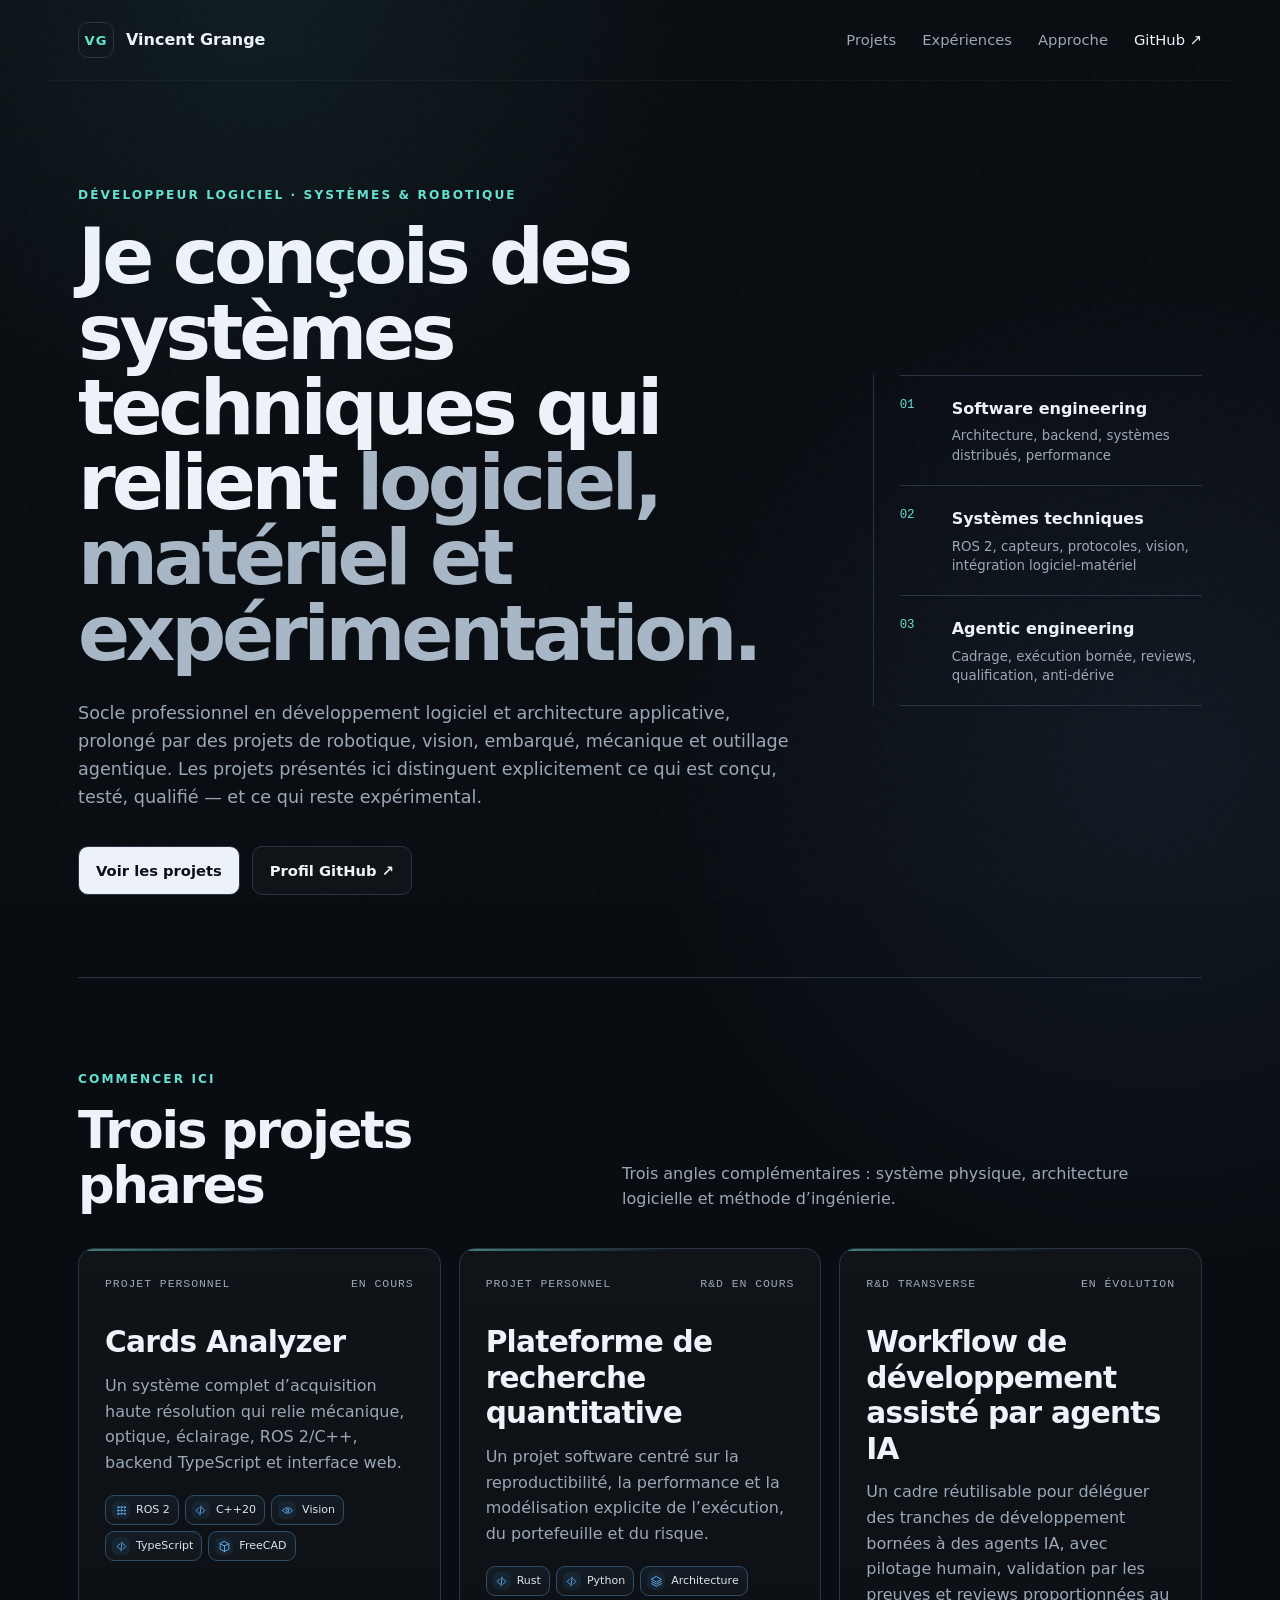
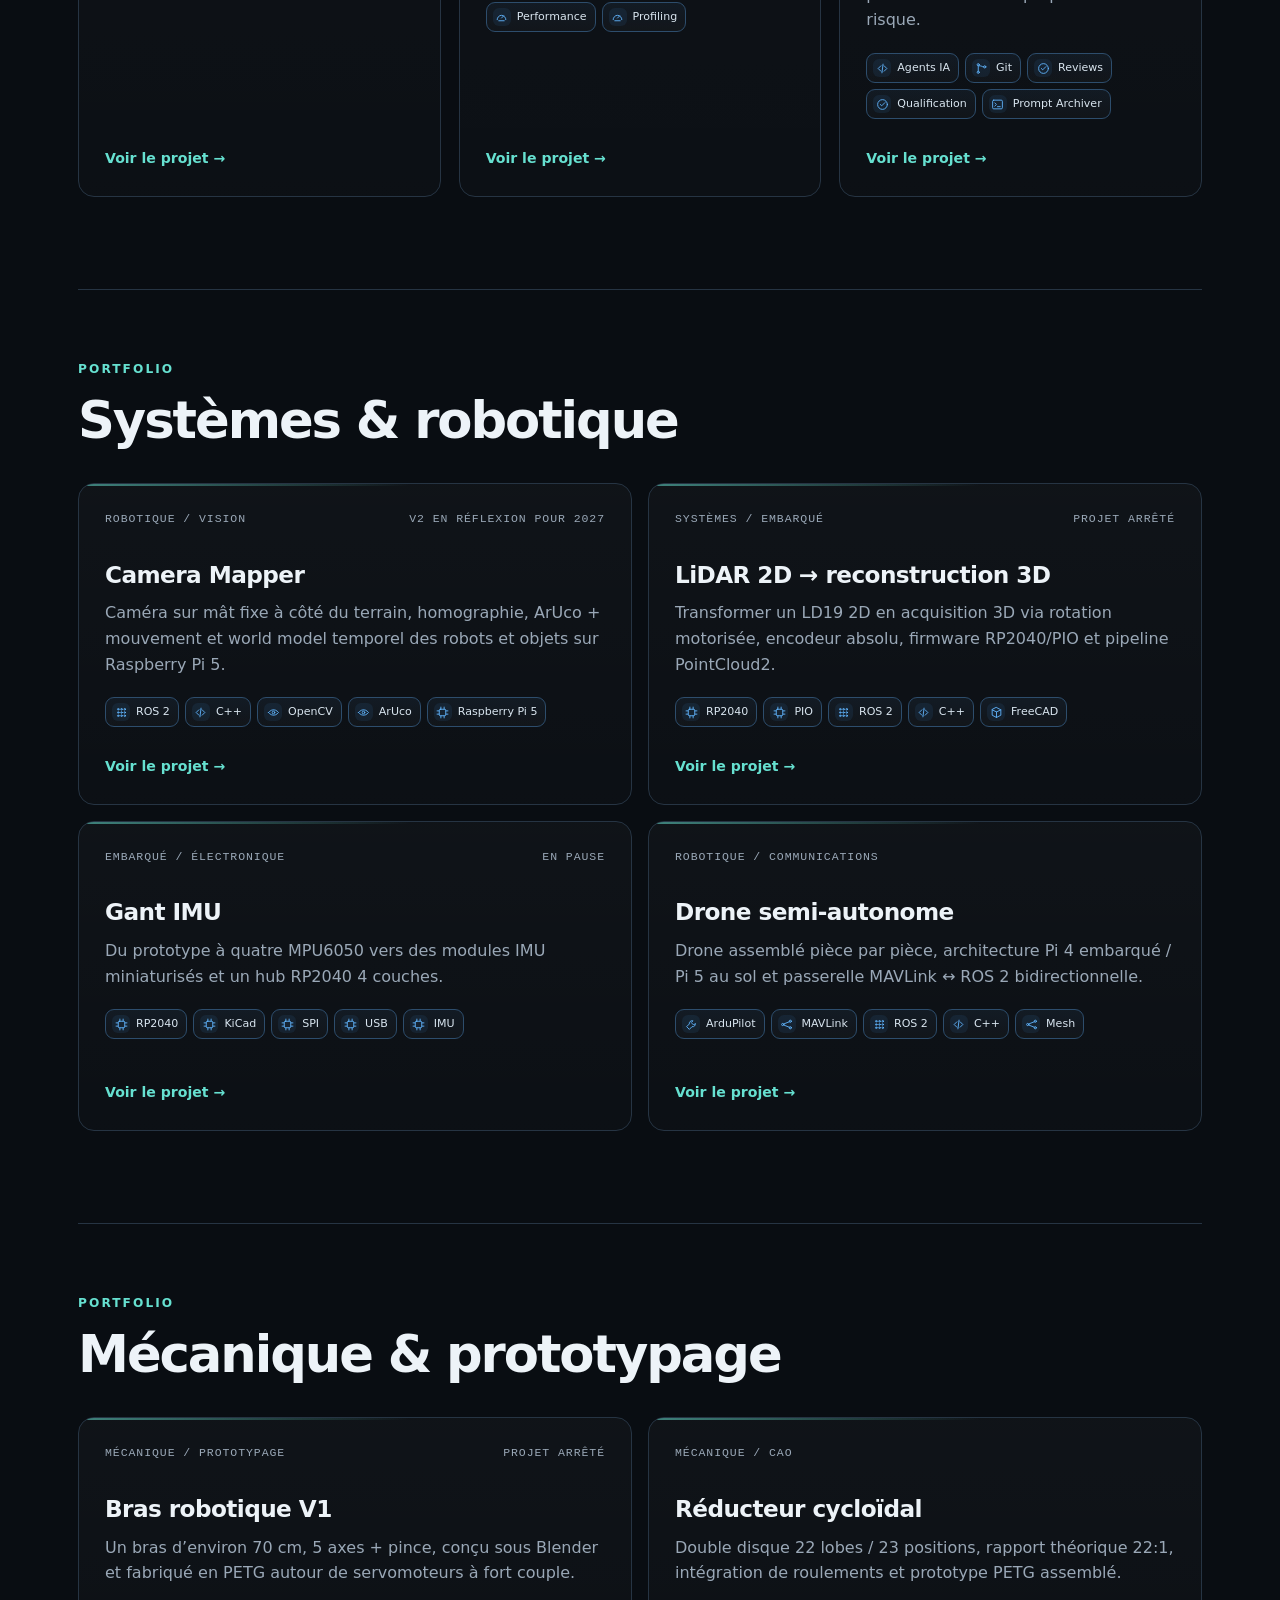
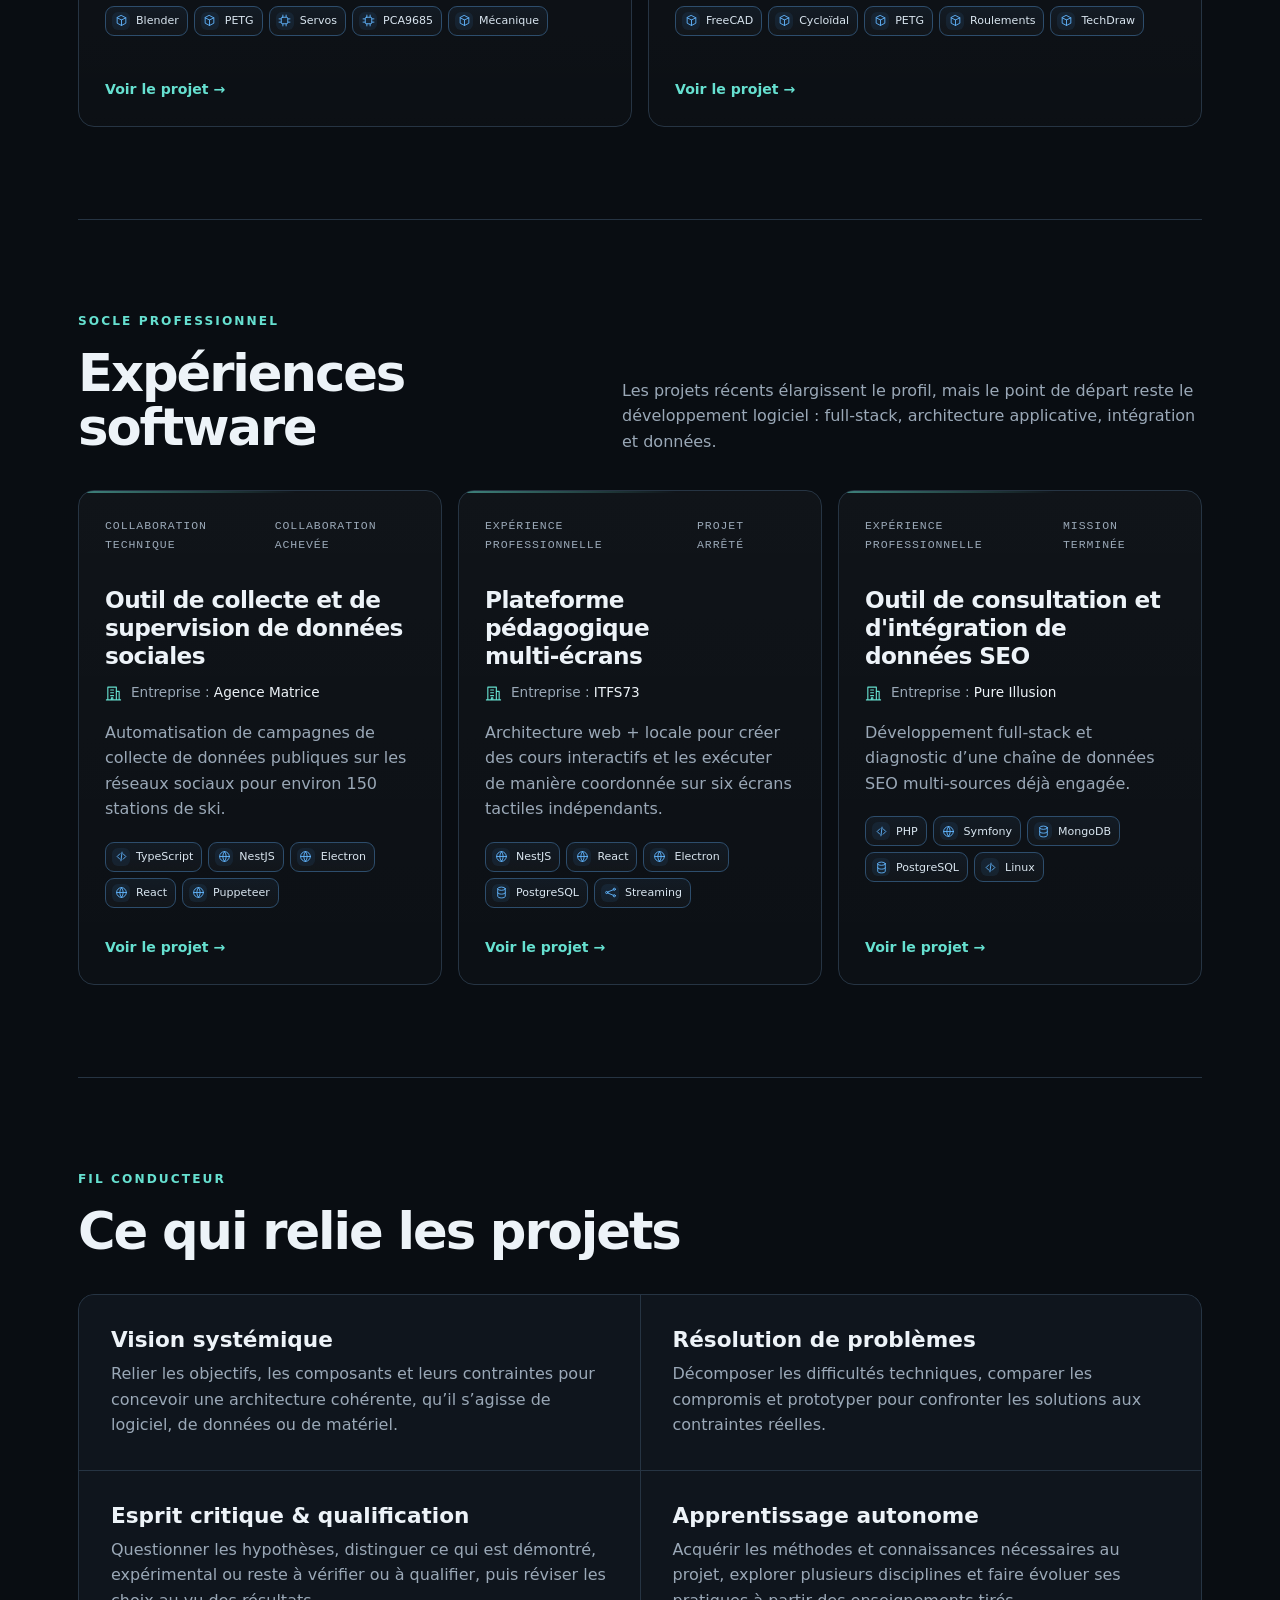
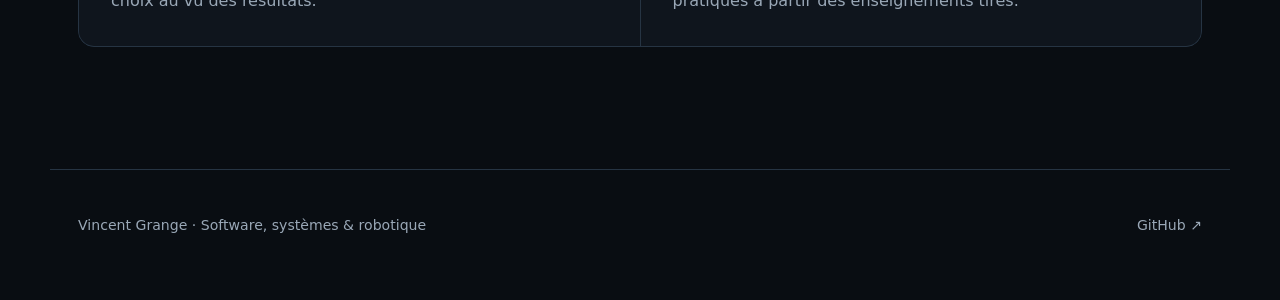
==== commit f4adcbfc: "style: clarifier la section Approche et retirer sa numérotation" ====
--- a/index.html
+++ b/index.html
@@ -5,6 +5,7 @@
   <meta name="viewport" content="width=device-width, initial-scale=1" />
   <meta name="description" content="Portfolio de Vincent Grange — développement logiciel, systèmes, robotique et ingénierie assistée par agents IA." />
   <title>Vincent Grange — Software, systèmes & robotique</title>
+  <link rel="icon" type="image/svg+xml" sizes="any" href="./assets/favicon.svg" />
   <link rel="stylesheet" href="./styles.css" />
 </head>
 <body data-page="home">
@@ -87,10 +88,10 @@
         <div><p class="eyebrow">Fil conducteur</p><h2>Ce qui relie les projets</h2></div>
       </div>
       <div class="principles">
-        <article><span>01</span><h3>Comprendre le système</h3><p>Partir du problème réel, puis descendre ou remonter les couches : domaine, logiciel, protocoles, électronique, mécanique ou acquisition.</p></article>
-        <article><span>02</span><h3>Prototyper pour apprendre</h3><p>Construire une verticale suffisamment concrète pour confronter l’architecture au réel, mesurer ses limites et décider s’il faut continuer ou recadrer.</p></article>
-        <article><span>03</span><h3>Ne pas sur-vendre</h3><p>Un POC reste un POC. Les pages détaillent aussi les limites, les validations manquantes et les raisons d’arrêt ou de redesign.</p></article>
-        <article><span>04</span><h3>Utiliser les agents comme levier</h3><p>Le développement actuel délègue largement l’implémentation, tout en gardant les objectifs, arbitrages et décisions structurantes sous responsabilité humaine.</p></article>
+        <article><h3>Vision systémique</h3><p>Relier les objectifs, les composants et leurs contraintes pour concevoir une architecture cohérente, qu’il s’agisse de logiciel, de données ou de matériel.</p></article>
+        <article><h3>Résolution de problèmes</h3><p>Décomposer les difficultés techniques, comparer les compromis et prototyper pour confronter les solutions aux contraintes réelles.</p></article>
+        <article><h3>Esprit critique &amp; qualification</h3><p>Questionner les hypothèses, distinguer ce qui est démontré, expérimental ou reste à vérifier ou à qualifier, puis réviser les choix au vu des résultats.</p></article>
+        <article><h3>Apprentissage autonome</h3><p>Acquérir les méthodes et connaissances nécessaires au projet, explorer plusieurs disciplines et faire évoluer ses pratiques à partir des enseignements tirés.</p></article>
       </div>
     </section>
   </main>
@@ -100,7 +101,6 @@
     <p><a href="https://github.com/Wavell38" target="_blank" rel="noreferrer">GitHub ↗</a></p>
   </footer>
 
-  <script src="./data.js"></script>
-  <script src="./app.js"></script>
+  <script type="module" src="./main.js"></script>
 </body>
 </html>
--- a/styles.css
+++ b/styles.css
@@ -421,14 +421,8 @@
   background: var(--bg2);
 }
 
-.principles span {
-  color: var(--accent);
-  font-family: ui-monospace, SFMono-Regular, Menlo, monospace;
-  font-size: 0.74rem;
-}
-
 .principles h3 {
-  margin: 18px 0 8px;
+  margin: 0 0 8px;
   font-size: 1.35rem;
 }
 
@@ -487,6 +481,46 @@
   margin: 24px 0;
   color: var(--muted);
   font-size: 1.18rem;
+}
+
+/* Optional company identity, shared by cards and both project templates. */
+.project-company {
+  margin: 18px 0 0;
+  display: flex;
+  align-items: baseline;
+  gap: 9px;
+  color: var(--text);
+  font-size: 0.95rem;
+  overflow-wrap: anywhere;
+}
+
+.project-company svg {
+  width: 17px;
+  height: 17px;
+  flex: 0 0 17px;
+  align-self: flex-start;
+  margin-top: 3px;
+  fill: none;
+  stroke: var(--accent);
+  stroke-width: 1.6;
+  stroke-linecap: round;
+  stroke-linejoin: round;
+}
+
+.company-label {
+  color: var(--muted);
+}
+
+.card .project-company {
+  margin: 0 0 16px;
+  color: var(--text);
+  font-size: 0.85rem;
+}
+
+.project-hero:has(.project-company) h1 {
+  font-size: clamp(2rem, 5vw, 4rem);
+  line-height: 1.08;
+  overflow-wrap: anywhere;
 }
 
 .project-facts {
